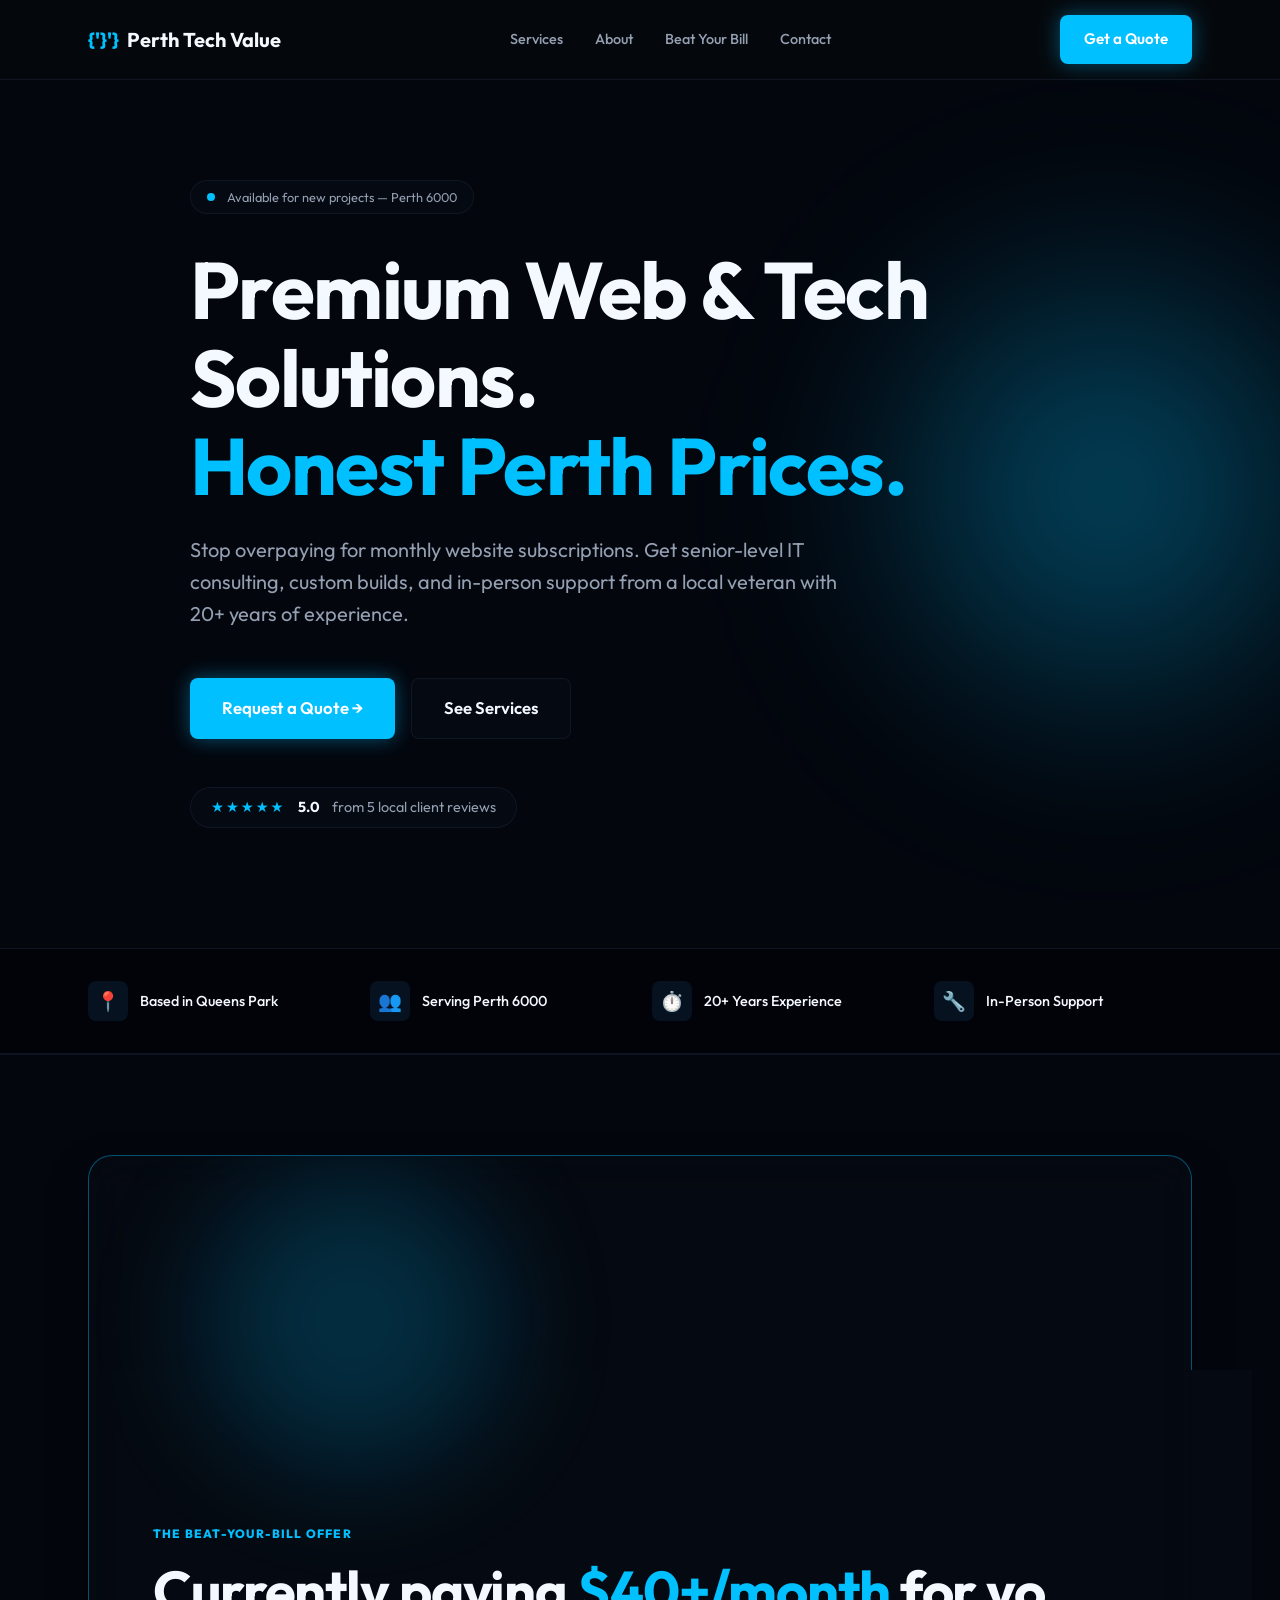
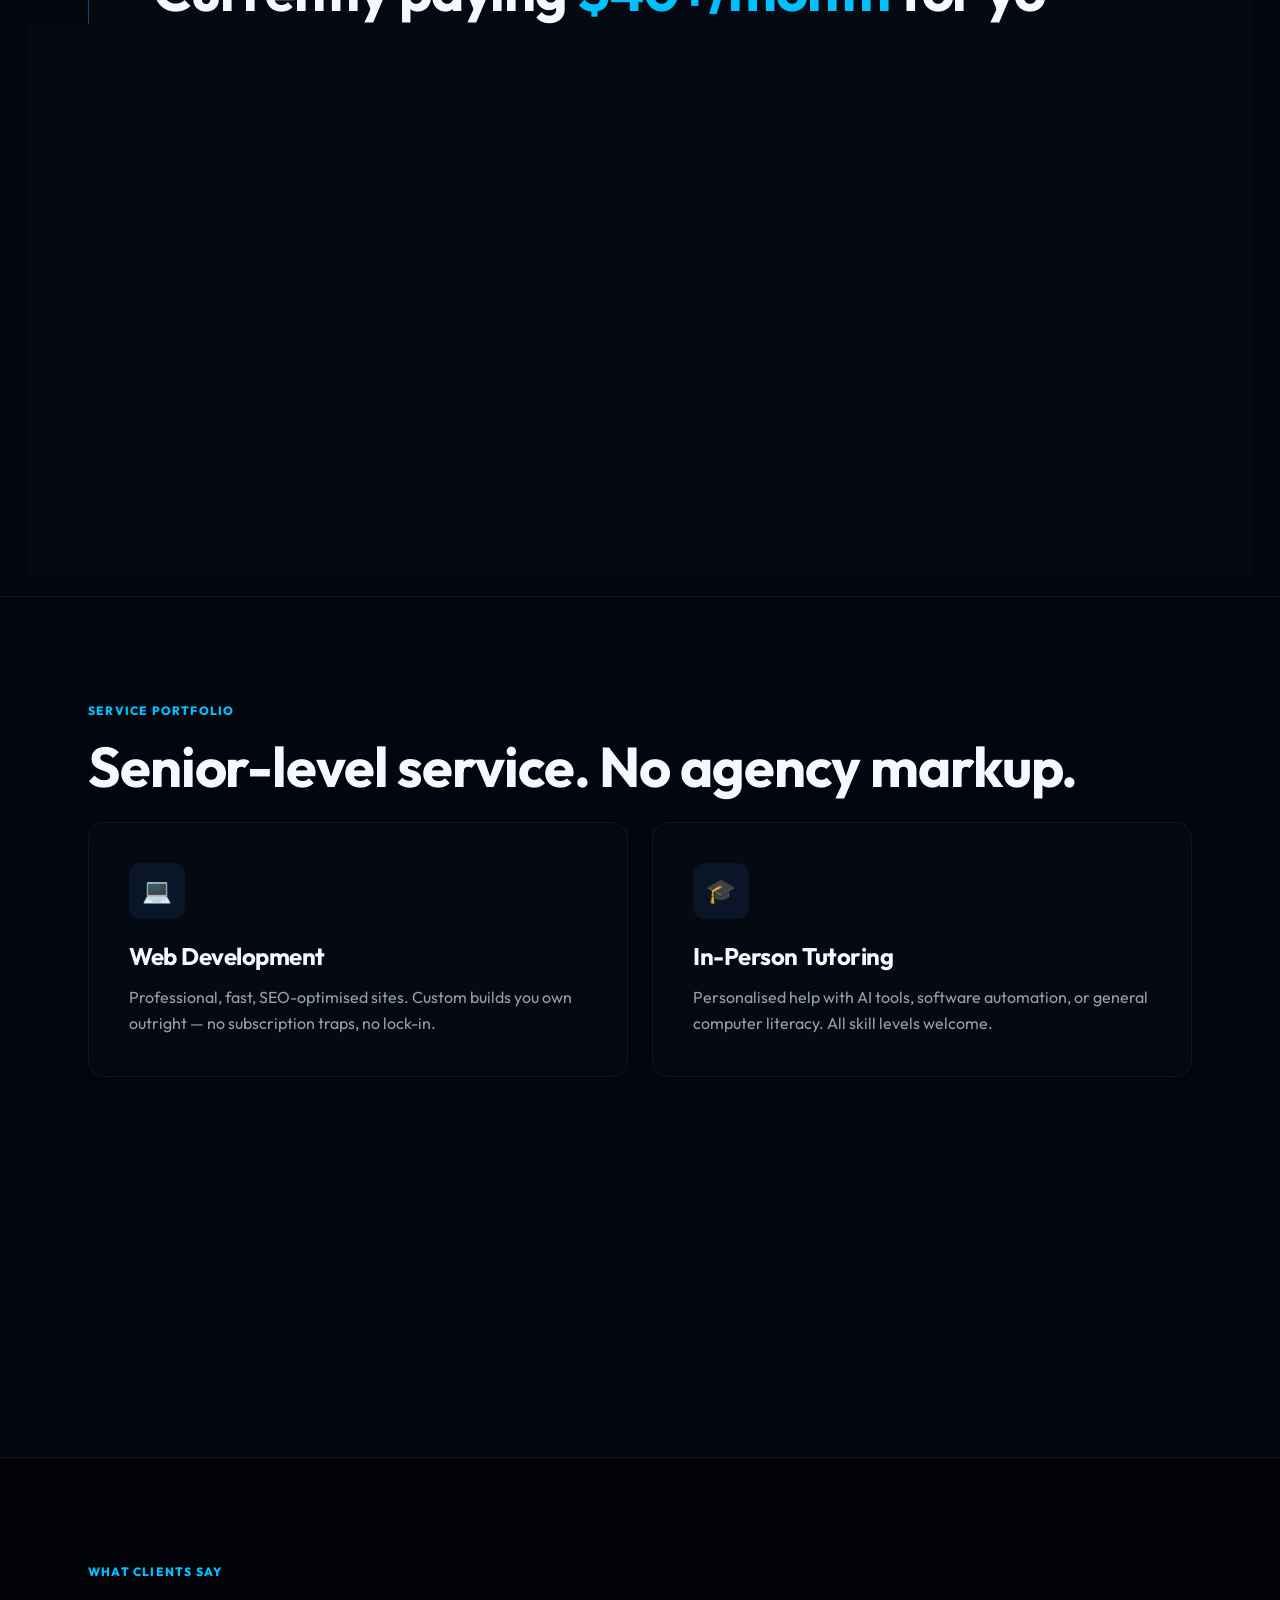
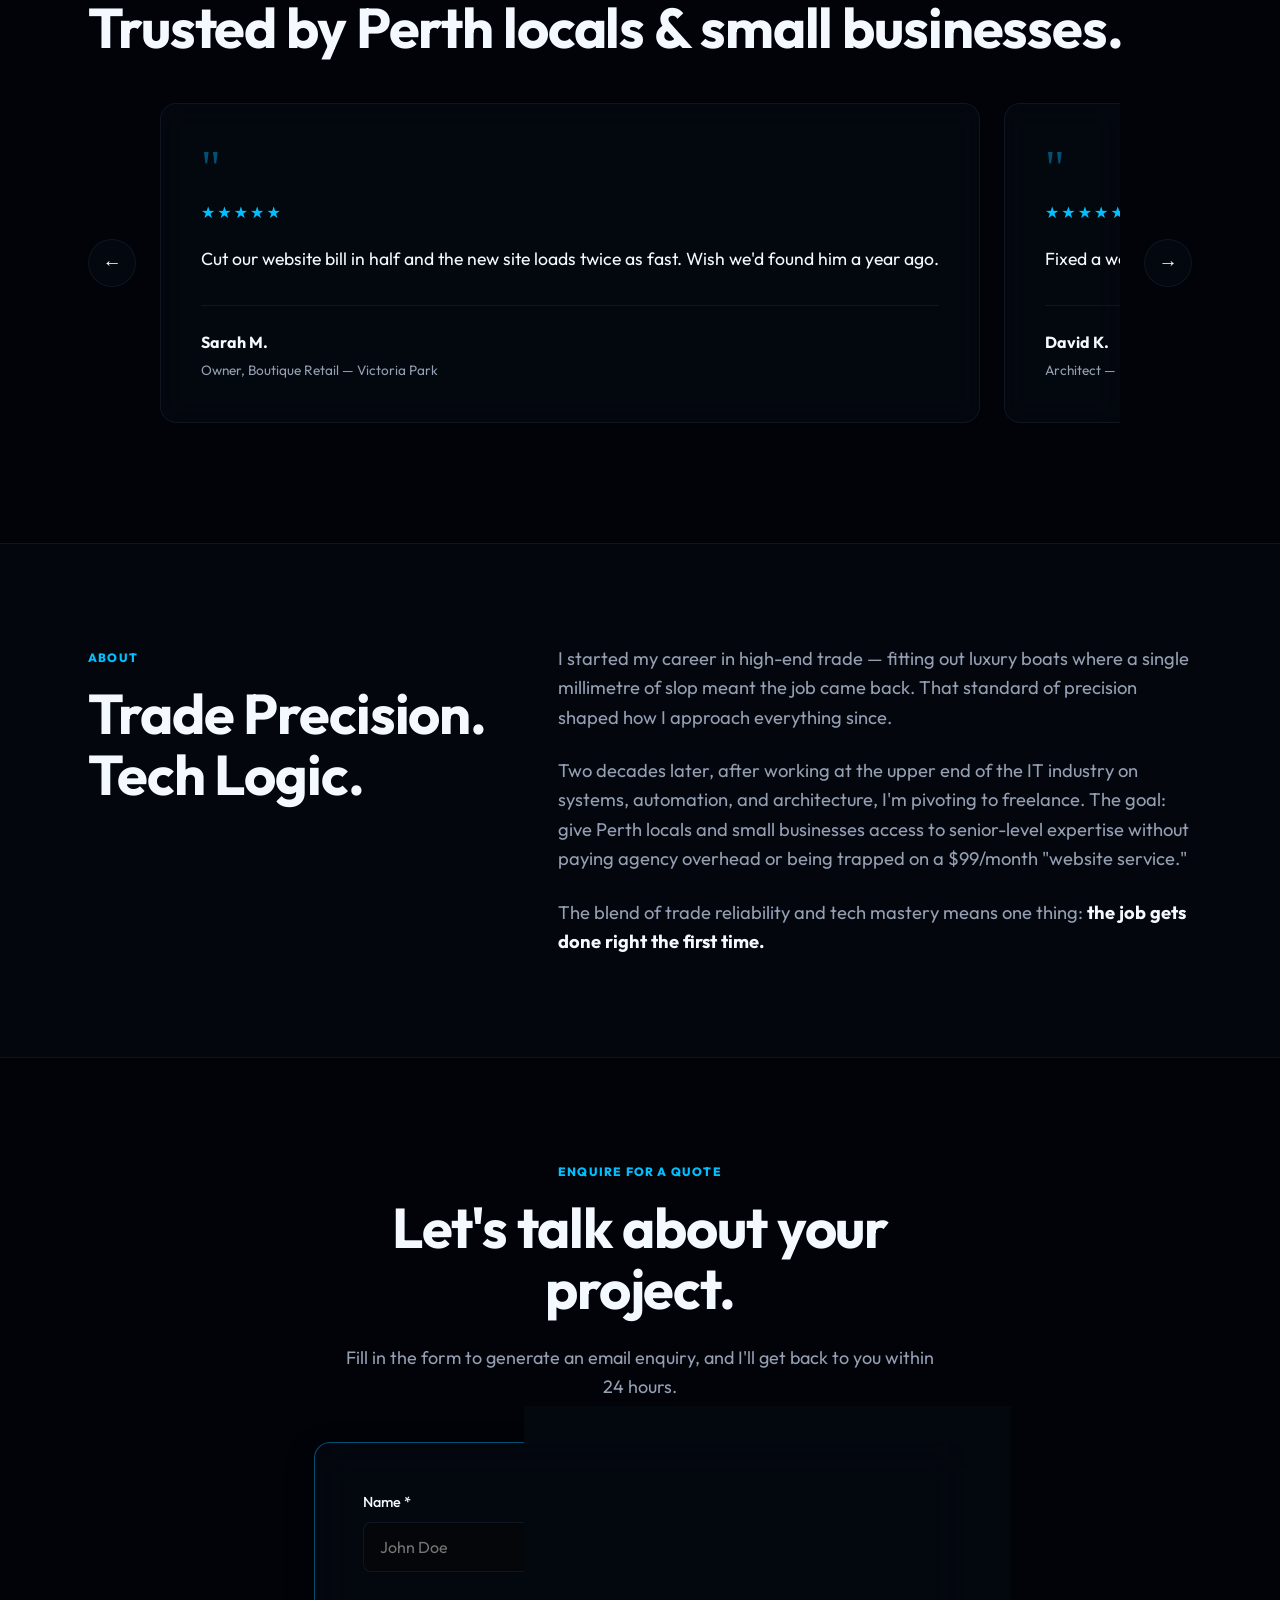
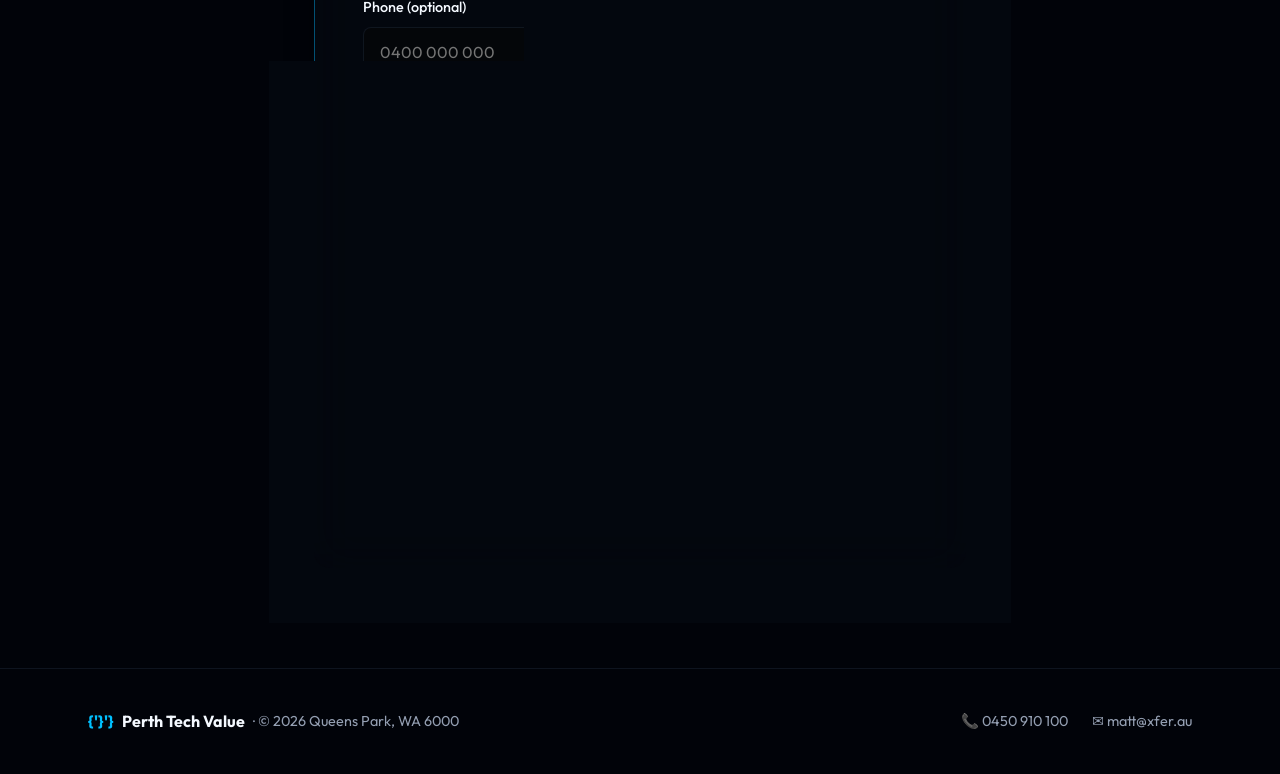
==== index.html @ 8cf82f40 "refactor: replace complex React/Vite stack with lightweight static HTML, CSS, and JS landing page" ====
<!DOCTYPE html>
<html lang="en" class="scroll-smooth">
<head>
    <meta charset="UTF-8">
    <meta name="viewport" content="width=device-width, initial-scale=1.0">
    <title>Perth Web & IT Solutions | Veteran Expertise, Honest Prices</title>
    
    <!-- SEO Meta Tags -->
    <meta name="description" content="Senior IT consultant in Queens Park serving Perth 6000. Custom websites, in-person tutoring, hardware repair & consultancy. 20+ years experience, no subscription traps.">
    <meta name="keywords" content="Perth web design, cheap web design Perth, IT support Perth, tech support Queens Park, custom websites Perth">
    
    <!-- Open Graph / Social -->
    <meta property="og:title" content="Premium Web & Tech Solutions — Honest Perth Prices">
    <meta property="og:description" content="Stop overpaying for monthly website subscriptions. Senior-level IT from a local Perth veteran.">
    <meta property="og:type" content="website">
    <meta property="og:url" content="https://perthtechvalue.com.au/"> <!-- Placeholder URL -->
    
    <!-- Fonts -->
    <link rel="preconnect" href="https://fonts.googleapis.com">
    <link rel="preconnect" href="https://fonts.gstatic.com" crossorigin>
    <link href="https://fonts.googleapis.com/css2?family=Outfit:wght@300;400;500;600;700;800&display=swap" rel="stylesheet">
    
    <!-- Styles -->
    <link rel="stylesheet" href="styles.css">
    
    <!-- Schema Markup -->
    <script type="application/ld+json">
    {
      "@context": "https://schema.org",
      "@type": "LocalBusiness",
      "name": "Perth Web & IT Solutions",
      "description": "Senior IT consultant in Queens Park serving Perth 6000. Custom websites, tutoring, hardware repair & consultancy.",
      "areaServed": "Perth, WA 6000",
      "address": {
        "@type": "PostalAddress",
        "addressLocality": "Queens Park",
        "addressRegion": "WA",
        "postalCode": "6107",
        "addressCountry": "AU"
      },
      "aggregateRating": {
        "@type": "AggregateRating",
        "ratingValue": "5.0",
        "bestRating": "5",
        "worstRating": "1",
        "reviewCount": "5"
      }
    }
    </script>
</head>
<body>
    <!-- Navigation -->
    <header class="navbar">
        <div class="container nav-content">
            <a href="#" class="logo">
                <span class="logo-icon">{'}'}</span> Perth Tech Value
            </a>
            <nav class="nav-links">
                <a href="#services">Services</a>
                <a href="#about">About</a>
                <a href="#beat">Beat Your Bill</a>
                <a href="#quote">Contact</a>
            </nav>
            <a href="#quote" class="btn btn-primary">Get a Quote</a>
        </div>
    </header>

    <!-- Hero Section -->
    <section class="hero">
        <div class="container hero-content">
            <div class="badge fade-in">
                <span class="pulse-dot"></span> Available for new projects — Perth 6000
            </div>
            <h1 class="hero-title slide-up">Premium Web & Tech Solutions.<br><span class="highlight">Honest Perth Prices.</span></h1>
            <p class="hero-desc slide-up delay-1">Stop overpaying for monthly website subscriptions. Get senior-level IT consulting, custom builds, and in-person support from a local veteran with 20+ years of experience.</p>
            <div class="hero-actions slide-up delay-2">
                <a href="#quote" class="btn btn-primary btn-large">Request a Quote &rarr;</a>
                <a href="#services" class="btn btn-secondary btn-large">See Services</a>
            </div>
            <div class="review-badge slide-up delay-3">
                <div class="stars">★★★★★</div>
                <span class="rating">5.0</span>
                <span class="rating-text">from 5 local client reviews</span>
            </div>
        </div>
        <div class="hero-bg-glow"></div>
    </section>

    <!-- Trust Bar -->
    <section class="trust-bar">
        <div class="container trust-grid">
            <div class="trust-item"><span class="icon">📍</span> Based in Queens Park</div>
            <div class="trust-item"><span class="icon">👥</span> Serving Perth 6000</div>
            <div class="trust-item"><span class="icon">⏱️</span> 20+ Years Experience</div>
            <div class="trust-item"><span class="icon">🔧</span> In-Person Support</div>
        </div>
    </section>

    <!-- Beat Your Bill -->
    <section id="beat" class="beat-bill section">
        <div class="container">
            <div class="glass-card beat-card">
                <div class="card-glow"></div>
                <span class="section-tag">The Beat-Your-Bill Offer</span>
                <h2 class="section-title">Currently paying <span class="highlight">$40+/month</span> for your site? Let me beat it.</h2>
                <p class="section-desc">The average Perth small-business website costs <strong>$50–$150/month</strong> on subscription platforms — that's <strong>$600–$1,800 a year</strong>, forever. I'll build you a site you actually own, and quote you a price that beats whatever you're paying now. Guaranteed.</p>
                <ul class="feature-list">
                    <li><span class="check">✓</span> You own the code and domain</li>
                    <li><span class="check">✓</span> No recurring subscription lock-in</li>
                    <li><span class="check">✓</span> Faster, leaner, SEO-ready</li>
                    <li><span class="check">✓</span> Local in-person support</li>
                </ul>
                <a href="#quote" class="btn btn-primary mt-4">Get My Beat-Your-Bill Quote &rarr;</a>
            </div>
        </div>
    </section>

    <!-- Services -->
    <section id="services" class="services section">
        <div class="container">
            <div class="section-header">
                <span class="section-tag">Service Portfolio</span>
                <h2 class="section-title">Senior-level service. No agency markup.</h2>
            </div>
            <div class="services-grid">
                <div class="service-card">
                    <div class="service-icon">💻</div>
                    <h3>Web Development</h3>
                    <p>Professional, fast, SEO-optimised sites. Custom builds you own outright — no subscription traps, no lock-in.</p>
                </div>
                <div class="service-card">
                    <div class="service-icon">🎓</div>
                    <h3>In-Person Tutoring</h3>
                    <p>Personalised help with AI tools, software automation, or general computer literacy. All skill levels welcome.</p>
                </div>
                <div class="service-card">
                    <div class="service-icon">🖥️</div>
                    <h3>Hardware & Repair</h3>
                    <p>Expert computer repair and custom-spec workstation builds for professionals, creators, and gamers.</p>
                </div>
                <div class="service-card">
                    <div class="service-icon">💼</div>
                    <h3>Consultancy</h3>
                    <p>Senior IT strategy and workflow automation. Cut waste, ship faster, scale without the agency overhead.</p>
                </div>
            </div>
        </div>
    </section>

    <!-- Testimonials -->
    <section class="testimonials section bg-darker">
        <div class="container">
            <div class="section-header">
                <span class="section-tag">What Clients Say</span>
                <h2 class="section-title">Trusted by Perth locals & small businesses.</h2>
            </div>
            
            <div class="carousel-container">
                <button class="carousel-btn prev" aria-label="Previous testimonial">&larr;</button>
                <div class="carousel-track">
                    <div class="testimonial-card">
                        <div class="quote-icon">"</div>
                        <div class="stars">★★★★★</div>
                        <p class="quote">Cut our website bill in half and the new site loads twice as fast. Wish we'd found him a year ago.</p>
                        <div class="author">
                            <strong>Sarah M.</strong>
                            <span>Owner, Boutique Retail — Victoria Park</span>
                        </div>
                    </div>
                    <div class="testimonial-card">
                        <div class="quote-icon">"</div>
                        <div class="stars">★★★★★</div>
                        <p class="quote">Fixed a workstation issue three other techs gave up on. Honest, fast, and explained everything in plain English.</p>
                        <div class="author">
                            <strong>David K.</strong>
                            <span>Architect — Perth CBD</span>
                        </div>
                    </div>
                    <div class="testimonial-card">
                        <div class="quote-icon">"</div>
                        <div class="stars">★★★★★</div>
                        <p class="quote">Built our booking site from scratch in under two weeks. We own it outright — no monthly trap. Bookings doubled.</p>
                        <div class="author">
                            <strong>Priya R.</strong>
                            <span>Director, Wellness Studio — South Perth</span>
                        </div>
                    </div>
                    <div class="testimonial-card">
                        <div class="quote-icon">"</div>
                        <div class="stars">★★★★★</div>
                        <p class="quote">Patient, clear, and never made me feel silly for asking. I finally understand the AI tools I'm paying for.</p>
                        <div class="author">
                            <strong>Margaret T.</strong>
                            <span>Tutoring Client — Queens Park</span>
                        </div>
                    </div>
                    <div class="testimonial-card">
                        <div class="quote-icon">"</div>
                        <div class="stars">★★★★★</div>
                        <p class="quote">Senior-grade consulting at a fraction of the agency quote. Workflow automation paid for itself in a month.</p>
                        <div class="author">
                            <strong>James L.</strong>
                            <span>Operations Lead, Logistics SME</span>
                        </div>
                    </div>
                </div>
                <button class="carousel-btn next" aria-label="Next testimonial">&rarr;</button>
            </div>
        </div>
    </section>

    <!-- About -->
    <section id="about" class="about section">
        <div class="container about-grid">
            <div class="about-title-col">
                <span class="section-tag">About</span>
                <h2 class="section-title">Trade Precision.<br>Tech Logic.</h2>
            </div>
            <div class="about-text-col">
                <p>I started my career in high-end trade — fitting out luxury boats where a single millimetre of slop meant the job came back. That standard of precision shaped how I approach everything since.</p>
                <p>Two decades later, after working at the upper end of the IT industry on systems, automation, and architecture, I'm pivoting to freelance. The goal: give Perth locals and small businesses access to senior-level expertise without paying agency overhead or being trapped on a $99/month "website service."</p>
                <p>The blend of trade reliability and tech mastery means one thing: <strong>the job gets done right the first time.</strong></p>
            </div>
        </div>
    </section>

    <!-- Quote Form -->
    <section id="quote" class="quote section bg-darker">
        <div class="container quote-container">
            <div class="section-header center">
                <span class="section-tag">Enquire for a Quote</span>
                <h2 class="section-title">Let's talk about your project.</h2>
                <p class="section-desc center">Fill in the form to generate an email enquiry, and I'll get back to you within 24 hours.</p>
            </div>
            
            <form id="enquiry-form" class="glass-form">
                <div class="form-row">
                    <div class="form-group">
                        <label for="name">Name *</label>
                        <input type="text" id="name" name="name" required placeholder="John Doe">
                    </div>
                    <div class="form-group">
                        <label for="email">Email *</label>
                        <input type="email" id="email" name="email" required placeholder="john@example.com">
                    </div>
                </div>
                
                <div class="form-group">
                    <label for="phone">Phone (optional)</label>
                    <input type="tel" id="phone" name="phone" placeholder="0400 000 000">
                </div>
                
                <div class="form-group">
                    <label for="service">Service Needed *</label>
                    <select id="service" name="service" required>
                        <option value="">Select a service…</option>
                        <option value="Web Development">Web Development</option>
                        <option value="In-Person Tutoring">In-Person Tutoring</option>
                        <option value="Hardware & Repair">Hardware & Repair</option>
                        <option value="IT Consultancy">IT Consultancy</option>
                        <option value="Not sure">Not sure — let's chat</option>
                    </select>
                </div>
                
                <div class="form-group">
                    <label for="current">Currently paying for a site? (optional)</label>
                    <input type="text" id="current" name="current" placeholder="e.g. $79/month with XYZ">
                </div>
                
                <div class="form-group">
                    <label for="message">Tell me about your project</label>
                    <textarea id="message" name="message" rows="4" placeholder="What are you trying to achieve?"></textarea>
                </div>
                
                <button type="submit" class="btn btn-primary btn-block">Send Enquiry &rarr;</button>
            </form>
        </div>
    </section>

    <!-- Footer -->
    <footer class="footer">
        <div class="container footer-content">
            <div class="footer-brand">
                <span class="logo-icon">{'}'}</span> Perth Tech Value
                <span class="footer-text">· &copy; 2026 Queens Park, WA 6000</span>
            </div>
            <div class="footer-links">
                <a href="tel:+61450910100">📞 0450 910 100</a>
                <a href="mailto:matt@xfer.au">✉️ matt@xfer.au</a>
            </div>
        </div>
    </footer>

    <script src="script.js"></script>
</body>
</html>
---- styles.css ----
/* Base Variables & Theme */
:root {
  --background: oklch(0.12 0.02 260);
  --background-darker: oklch(0.10 0.02 260);
  --foreground: oklch(0.98 0.01 250);
  --muted: oklch(0.7 0.03 260);
  
  --primary: oklch(0.75 0.18 230); /* Neon Cyan / Electric Blue */
  --primary-hover: oklch(0.8 0.15 230);
  --primary-glow: oklch(0.75 0.18 230 / 0.4);
  
  --card-bg: oklch(0.18 0.02 260 / 0.3);
  --card-border: oklch(0.3 0.04 260 / 0.4);
  
  --font-sans: 'Outfit', system-ui, -apple-system, sans-serif;
  --transition: all 0.3s cubic-bezier(0.4, 0, 0.2, 1);
}

/* Reset & Setup */
* {
  margin: 0;
  padding: 0;
  box-sizing: border-box;
}

html {
  scroll-behavior: smooth;
  font-family: var(--font-sans);
  background-color: var(--background);
  color: var(--foreground);
  line-height: 1.6;
}

body {
  overflow-x: hidden;
}

a {
  color: inherit;
  text-decoration: none;
}

ul {
  list-style: none;
}

/* Utility Classes */
.container {
  max-w-width: 1200px;
  margin: 0 auto;
  padding: 0 24px;
}

@media (min-width: 1200px) {
  .container {
    max-width: 1152px;
  }
}

.section {
  padding: 100px 0;
  border-top: 1px solid var(--card-border);
}

.bg-darker {
  background-color: var(--background-darker);
}

.highlight {
  color: var(--primary);
}

.center {
  text-align: center;
}

.mt-4 {
  margin-top: 24px;
}

/* Typography */
h1, h2, h3 {
  line-height: 1.1;
  font-weight: 700;
  letter-spacing: -0.02em;
}

.section-tag {
  display: inline-block;
  font-size: 0.75rem;
  text-transform: uppercase;
  letter-spacing: 0.1em;
  color: var(--primary);
  font-weight: 800;
  margin-bottom: 16px;
}

.section-title {
  font-size: 2.5rem;
  margin-bottom: 24px;
}

@media (min-width: 768px) {
  .section-title {
    font-size: 3.5rem;
  }
}

.section-desc {
  font-size: 1.125rem;
  color: var(--muted);
  max-width: 600px;
  margin-bottom: 40px;
}

.section-header.center .section-desc {
  margin-left: auto;
  margin-right: auto;
}

/* Buttons */
.btn {
  display: inline-flex;
  align-items: center;
  justify-content: center;
  padding: 12px 24px;
  border-radius: 8px;
  font-weight: 600;
  font-size: 0.95rem;
  cursor: pointer;
  transition: var(--transition);
  border: none;
}

.btn-primary {
  background-color: var(--primary);
  color: #fff;
  box-shadow: 0 0 20px var(--primary-glow);
}

.btn-primary:hover {
  background-color: var(--primary-hover);
  box-shadow: 0 0 30px var(--primary-glow);
  transform: translateY(-2px);
}

.btn-secondary {
  background-color: var(--card-bg);
  border: 1px solid var(--card-border);
  color: var(--foreground);
}

.btn-secondary:hover {
  background-color: oklch(0.25 0.02 250 / 0.5);
  transform: translateY(-2px);
}

.btn-large {
  padding: 16px 32px;
  font-size: 1.05rem;
}

.btn-block {
  width: 100%;
}

/* Navigation */
.navbar {
  position: fixed;
  top: 0;
  left: 0;
  right: 0;
  height: 80px;
  background: oklch(0.14 0.01 250 / 0.8);
  backdrop-filter: blur(12px);
  -webkit-backdrop-filter: blur(12px);
  border-bottom: 1px solid var(--card-border);
  z-index: 100;
  display: flex;
  align-items: center;
}

.nav-content {
  display: flex;
  justify-content: space-between;
  align-items: center;
  width: 100%;
}

.logo {
  font-size: 1.25rem;
  font-weight: 700;
  display: flex;
  align-items: center;
  gap: 8px;
}

.logo-icon {
  color: var(--primary);
  font-weight: 800;
}

.nav-links {
  display: none;
  gap: 32px;
}

.nav-links a {
  font-size: 0.9rem;
  font-weight: 500;
  color: var(--muted);
  transition: var(--transition);
}

.nav-links a:hover {
  color: var(--foreground);
}

@media (min-width: 768px) {
  .nav-links {
    display: flex;
  }
}

/* Hero Section */
.hero {
  position: relative;
  padding: 180px 0 120px;
  min-height: 90vh;
  display: flex;
  align-items: center;
  overflow: hidden;
}

.hero-bg-glow {
  position: absolute;
  top: 20%;
  right: -10%;
  width: 600px;
  height: 600px;
  background: radial-gradient(circle, var(--primary-glow) 0%, transparent 70%);
  border-radius: 50%;
  z-index: -1;
  filter: blur(80px);
  animation: float 10s ease-in-out infinite alternate;
}

@keyframes float {
  0% { transform: translateY(0) scale(1); }
  100% { transform: translateY(-50px) scale(1.1); }
}

.badge {
  display: inline-flex;
  align-items: center;
  gap: 12px;
  padding: 6px 16px;
  border-radius: 999px;
  background: var(--card-bg);
  border: 1px solid var(--card-border);
  font-size: 0.8rem;
  color: var(--muted);
  margin-bottom: 32px;
}

.pulse-dot {
  width: 8px;
  height: 8px;
  background-color: var(--primary);
  border-radius: 50%;
  animation: pulse 2s infinite;
}

@keyframes pulse {
  0% { box-shadow: 0 0 0 0 var(--primary-glow); }
  70% { box-shadow: 0 0 0 10px transparent; }
  100% { box-shadow: 0 0 0 0 transparent; }
}

.hero-title {
  font-size: 3.5rem;
  max-width: 900px;
  margin-bottom: 24px;
}

@media (min-width: 768px) {
  .hero-title {
    font-size: 5rem;
  }
}

.hero-desc {
  font-size: 1.25rem;
  color: var(--muted);
  max-width: 650px;
  margin-bottom: 48px;
}

.hero-actions {
  display: flex;
  gap: 16px;
  flex-wrap: wrap;
  margin-bottom: 48px;
}

.review-badge {
  display: inline-flex;
  align-items: center;
  gap: 12px;
  padding: 8px 20px;
  border-radius: 999px;
  background: var(--card-bg);
  border: 1px solid var(--card-border);
  font-size: 0.9rem;
}

.stars {
  color: var(--primary);
  letter-spacing: 2px;
}

.rating {
  font-weight: 700;
}

.rating-text {
  color: var(--muted);
}

/* Animations Setup */
.fade-in { animation: fadeIn 0.8s forwards; }
.slide-up { opacity: 0; transform: translateY(20px); animation: slideUp 0.8s forwards; }
.delay-1 { animation-delay: 0.1s; }
.delay-2 { animation-delay: 0.2s; }
.delay-3 { animation-delay: 0.3s; }

@keyframes fadeIn {
  to { opacity: 1; }
}
@keyframes slideUp {
  to { opacity: 1; transform: translateY(0); }
}

/* Trust Bar */
.trust-bar {
  background-color: var(--background-darker);
  border-top: 1px solid var(--card-border);
  border-bottom: 1px solid var(--card-border);
  padding: 32px 0;
}

.trust-grid {
  display: grid;
  grid-template-columns: repeat(2, 1fr);
  gap: 24px;
}

@media (min-width: 768px) {
  .trust-grid {
    grid-template-columns: repeat(4, 1fr);
  }
}

.trust-item {
  display: flex;
  align-items: center;
  gap: 12px;
  font-size: 0.9rem;
  font-weight: 500;
}

.trust-item .icon {
  display: flex;
  align-items: center;
  justify-content: center;
  width: 40px;
  height: 40px;
  border-radius: 8px;
  background: oklch(0.65 0.15 250 / 0.1);
  font-size: 1.2rem;
}

/* Glass Card / Beat Bill */
.glass-card {
  position: relative;
  background: var(--card-bg);
  backdrop-filter: blur(20px);
  -webkit-backdrop-filter: blur(20px);
  border: 1px solid var(--primary-glow);
  border-radius: 24px;
  padding: 48px;
  overflow: hidden;
  box-shadow: 0 20px 40px rgba(0,0,0,0.4);
}

@media (min-width: 768px) {
  .glass-card {
    padding: 64px;
  }
}

.card-glow {
  position: absolute;
  top: -50px;
  right: -50px;
  width: 300px;
  height: 300px;
  background: var(--primary);
  opacity: 0.2;
  border-radius: 50%;
  filter: blur(60px);
  z-index: 0;
}

.glass-card > * {
  position: relative;
  z-index: 1;
}

.feature-list {
  display: grid;
  grid-template-columns: 1fr;
  gap: 16px;
  margin: 32px 0;
}

@media (min-width: 600px) {
  .feature-list {
    grid-template-columns: repeat(2, 1fr);
  }
}

.feature-list li {
  display: flex;
  align-items: center;
  gap: 12px;
  font-size: 0.95rem;
}

.feature-list .check {
  color: var(--primary);
  font-weight: bold;
}

/* Services */
.services-grid {
  display: grid;
  grid-template-columns: 1fr;
  gap: 24px;
}

@media (min-width: 768px) {
  .services-grid {
    grid-template-columns: repeat(2, 1fr);
  }
}

.service-card {
  background: var(--card-bg);
  backdrop-filter: blur(12px);
  -webkit-backdrop-filter: blur(12px);
  border: 1px solid var(--card-border);
  padding: 40px;
  border-radius: 16px;
  transition: var(--transition);
}

.service-card:hover {
  border-color: var(--primary-glow);
  transform: translateY(-4px);
  box-shadow: 0 10px 30px rgba(0,0,0,0.2);
}

.service-icon {
  display: flex;
  align-items: center;
  justify-content: center;
  width: 56px;
  height: 56px;
  background: oklch(0.65 0.15 250 / 0.1);
  border-radius: 12px;
  font-size: 1.5rem;
  margin-bottom: 24px;
  transition: var(--transition);
}

.service-card:hover .service-icon {
  background: var(--primary);
  color: #fff;
}

.service-card h3 {
  font-size: 1.5rem;
  margin-bottom: 16px;
}

.service-card p {
  color: var(--muted);
}

/* Carousel Testimonials */
.carousel-container {
  position: relative;
  display: flex;
  align-items: center;
  gap: 24px;
  overflow: hidden;
  padding: 20px 0;
}

.carousel-track {
  display: flex;
  gap: 24px;
  overflow-x: auto;
  scroll-snap-type: x mandatory;
  scroll-behavior: smooth;
  scrollbar-width: none; /* Firefox */
  -ms-overflow-style: none; /* IE/Edge */
  width: 100%;
}

.carousel-track::-webkit-scrollbar {
  display: none; /* Chrome/Safari */
}

.testimonial-card {
  min-width: 100%;
  flex-shrink: 0;
  scroll-snap-align: center;
  background: var(--card-bg);
  backdrop-filter: blur(12px);
  -webkit-backdrop-filter: blur(12px);
  border: 1px solid var(--card-border);
  padding: 40px;
  border-radius: 16px;
  display: flex;
  flex-direction: column;
}

@media (min-width: 768px) {
  .testimonial-card {
    min-width: calc(50% - 12px);
  }
}

@media (min-width: 1024px) {
  .testimonial-card {
    min-width: calc(33.333% - 16px);
  }
}

.quote-icon {
  font-size: 3rem;
  color: var(--primary-glow);
  font-family: serif;
  line-height: 1;
  margin-bottom: 8px;
}

.testimonial-card .quote {
  font-size: 1.1rem;
  flex-grow: 1;
  margin: 20px 0 32px;
}

.testimonial-card .author {
  border-top: 1px solid var(--card-border);
  padding-top: 24px;
  display: flex;
  flex-direction: column;
}

.testimonial-card .author strong {
  font-size: 1rem;
}

.testimonial-card .author span {
  font-size: 0.85rem;
  color: var(--muted);
  margin-top: 4px;
}

.carousel-btn {
  background: var(--card-bg);
  border: 1px solid var(--card-border);
  color: var(--foreground);
  width: 48px;
  height: 48px;
  border-radius: 50%;
  display: flex;
  align-items: center;
  justify-content: center;
  cursor: pointer;
  transition: var(--transition);
  font-size: 1.2rem;
  flex-shrink: 0;
  display: none;
}

@media (min-width: 768px) {
  .carousel-btn {
    display: flex;
  }
}

.carousel-btn:hover {
  background: var(--primary);
  color: #fff;
  border-color: var(--primary);
}

/* About Grid */
.about-grid {
  display: grid;
  grid-template-columns: 1fr;
  gap: 48px;
}

@media (min-width: 768px) {
  .about-grid {
    grid-template-columns: 2fr 3fr;
  }
}

.about-text-col {
  display: flex;
  flex-direction: column;
  gap: 24px;
  font-size: 1.15rem;
  color: var(--muted);
}

.about-text-col strong {
  color: var(--foreground);
}

/* Forms */
.quote-container {
  max-width: 700px;
  margin: 0 auto;
}

.glass-form {
  background: var(--card-bg);
  backdrop-filter: blur(20px);
  -webkit-backdrop-filter: blur(20px);
  border: 1px solid var(--primary-glow);
  padding: 32px;
  border-radius: 16px;
  display: flex;
  flex-direction: column;
  gap: 24px;
  box-shadow: 0 10px 30px rgba(0,0,0,0.3);
}

@media (min-width: 768px) {
  .glass-form {
    padding: 48px;
  }
}

.form-row {
  display: grid;
  grid-template-columns: 1fr;
  gap: 24px;
}

@media (min-width: 600px) {
  .form-row {
    grid-template-columns: 1fr 1fr;
  }
}

.form-group {
  display: flex;
  flex-direction: column;
  gap: 8px;
}

.form-group label {
  font-size: 0.9rem;
  font-weight: 500;
}

input, select, textarea {
  width: 100%;
  padding: 14px 16px;
  border-radius: 8px;
  background: oklch(0.12 0.01 250);
  border: 1px solid var(--card-border);
  color: var(--foreground);
  font-family: inherit;
  font-size: 1rem;
  transition: var(--transition);
}

input:focus, select:focus, textarea:focus {
  outline: none;
  border-color: var(--primary);
  box-shadow: 0 0 0 2px var(--primary-glow);
}

textarea {
  resize: vertical;
}

/* Footer */
.footer {
  padding: 40px 0;
  border-top: 1px solid var(--card-border);
  background: var(--background-darker);
}

.footer-content {
  display: flex;
  flex-direction: column;
  align-items: center;
  gap: 24px;
}

@media (min-width: 768px) {
  .footer-content {
    flex-direction: row;
    justify-content: space-between;
  }
}

.footer-brand {
  display: flex;
  align-items: center;
  gap: 8px;
  font-weight: 700;
}

.footer-text {
  color: var(--muted);
  font-weight: 400;
  font-size: 0.9rem;
}

.footer-links {
  display: flex;
  gap: 24px;
}

.footer-links a {
  display: flex;
  align-items: center;
  gap: 8px;
  color: var(--muted);
  font-size: 0.9rem;
  transition: var(--transition);
}

.footer-links a:hover {
  color: var(--foreground);
}
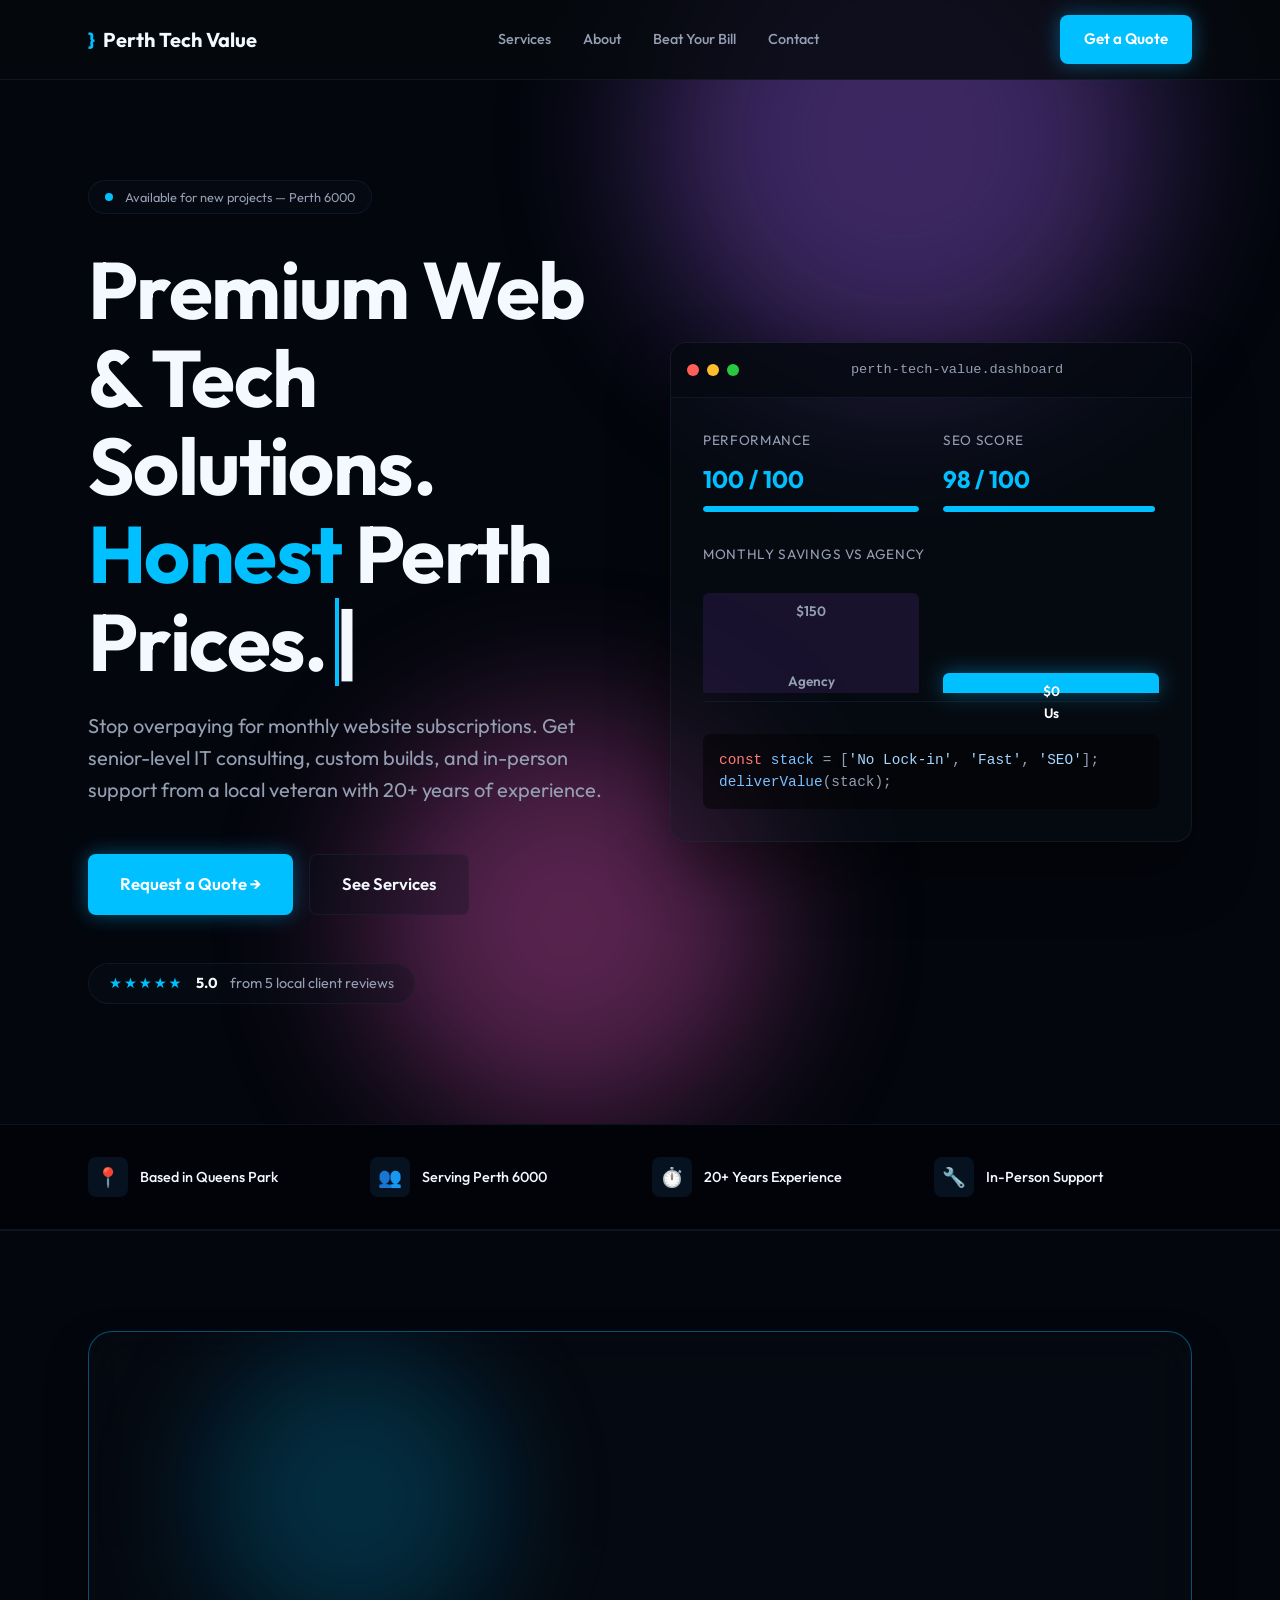
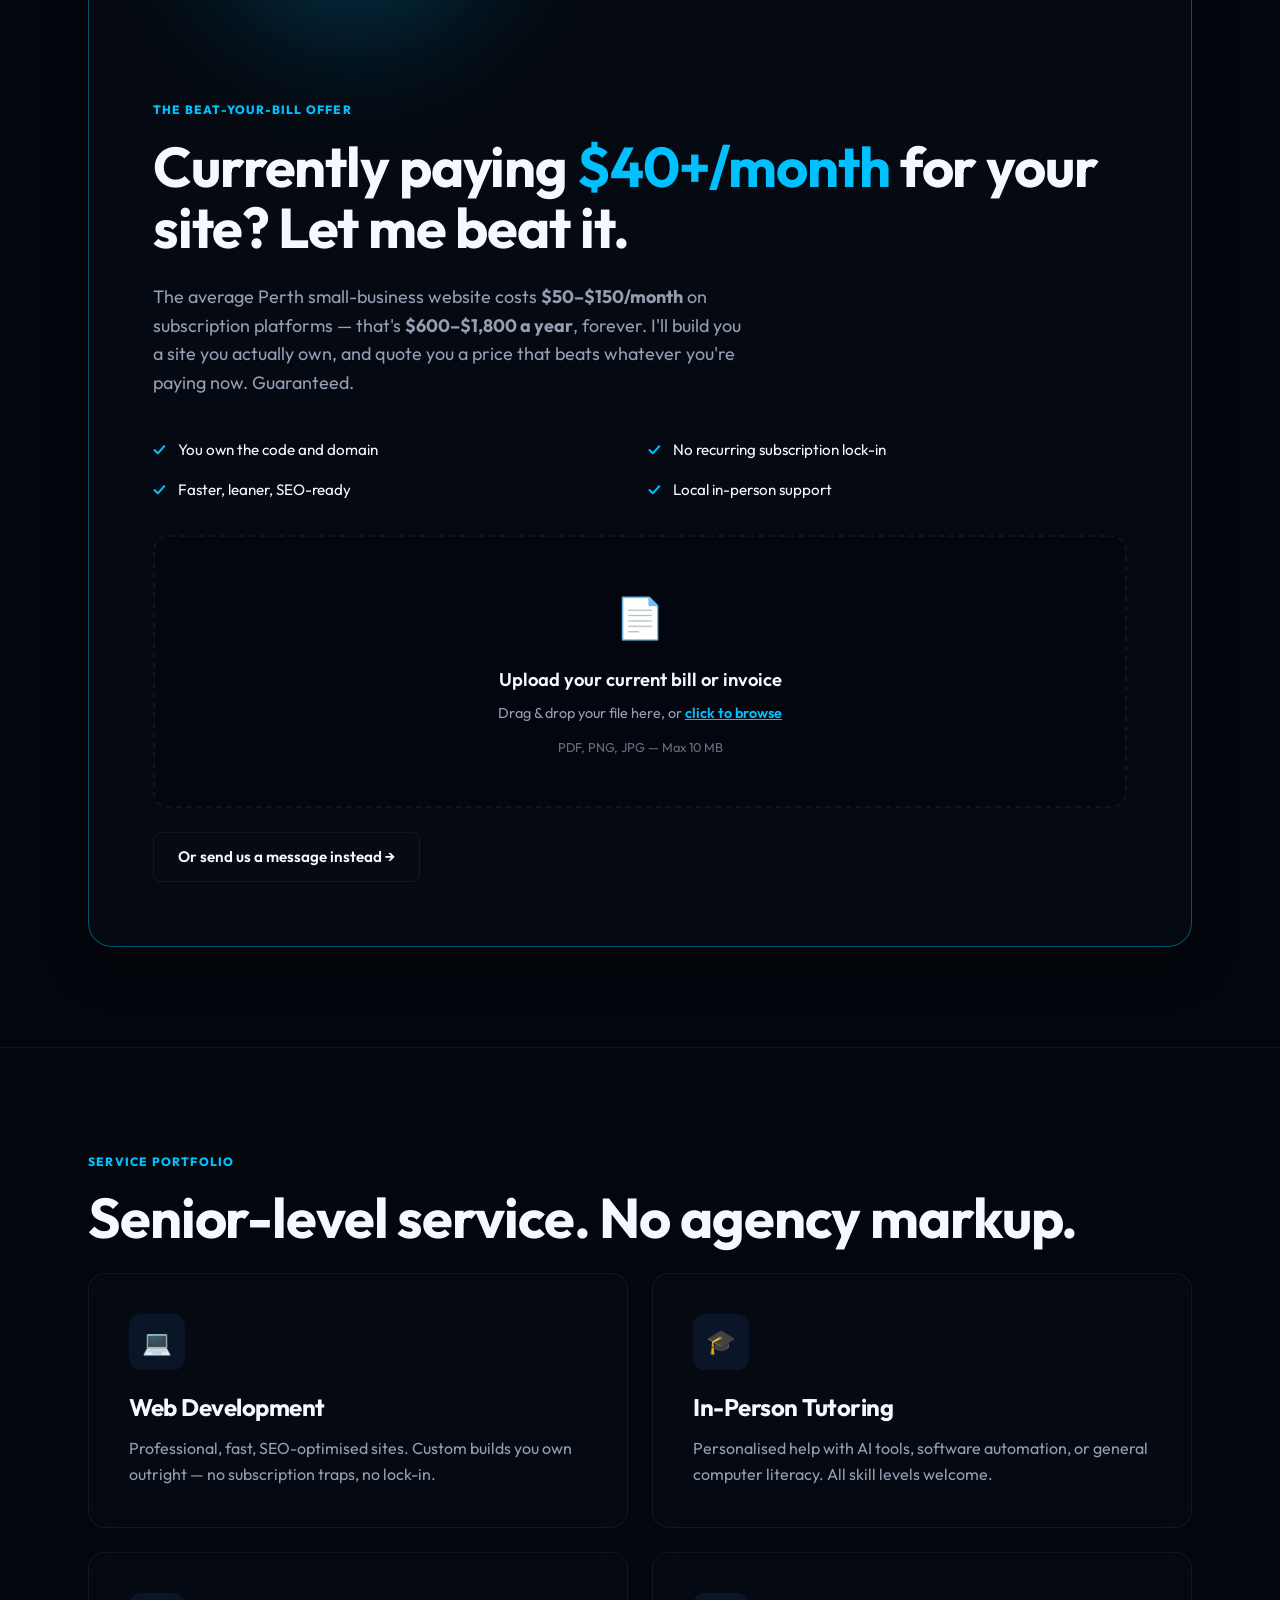
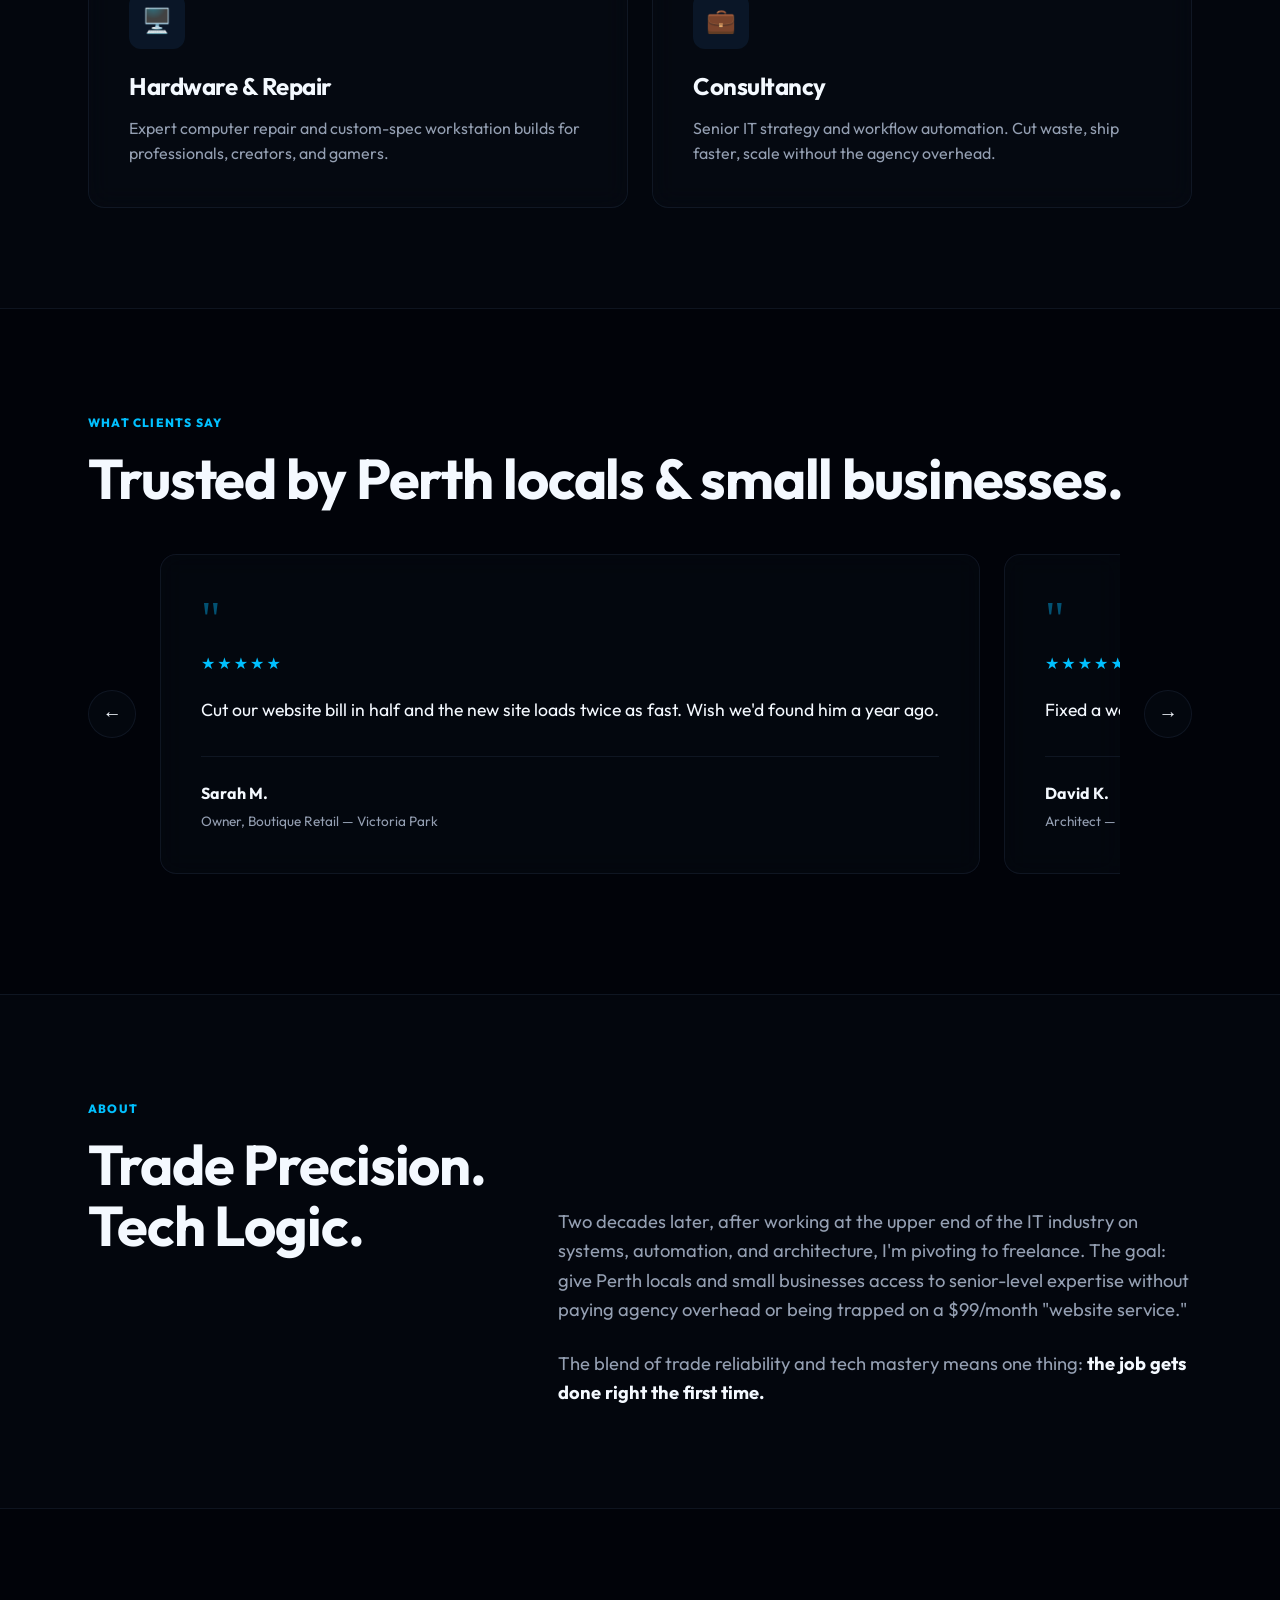
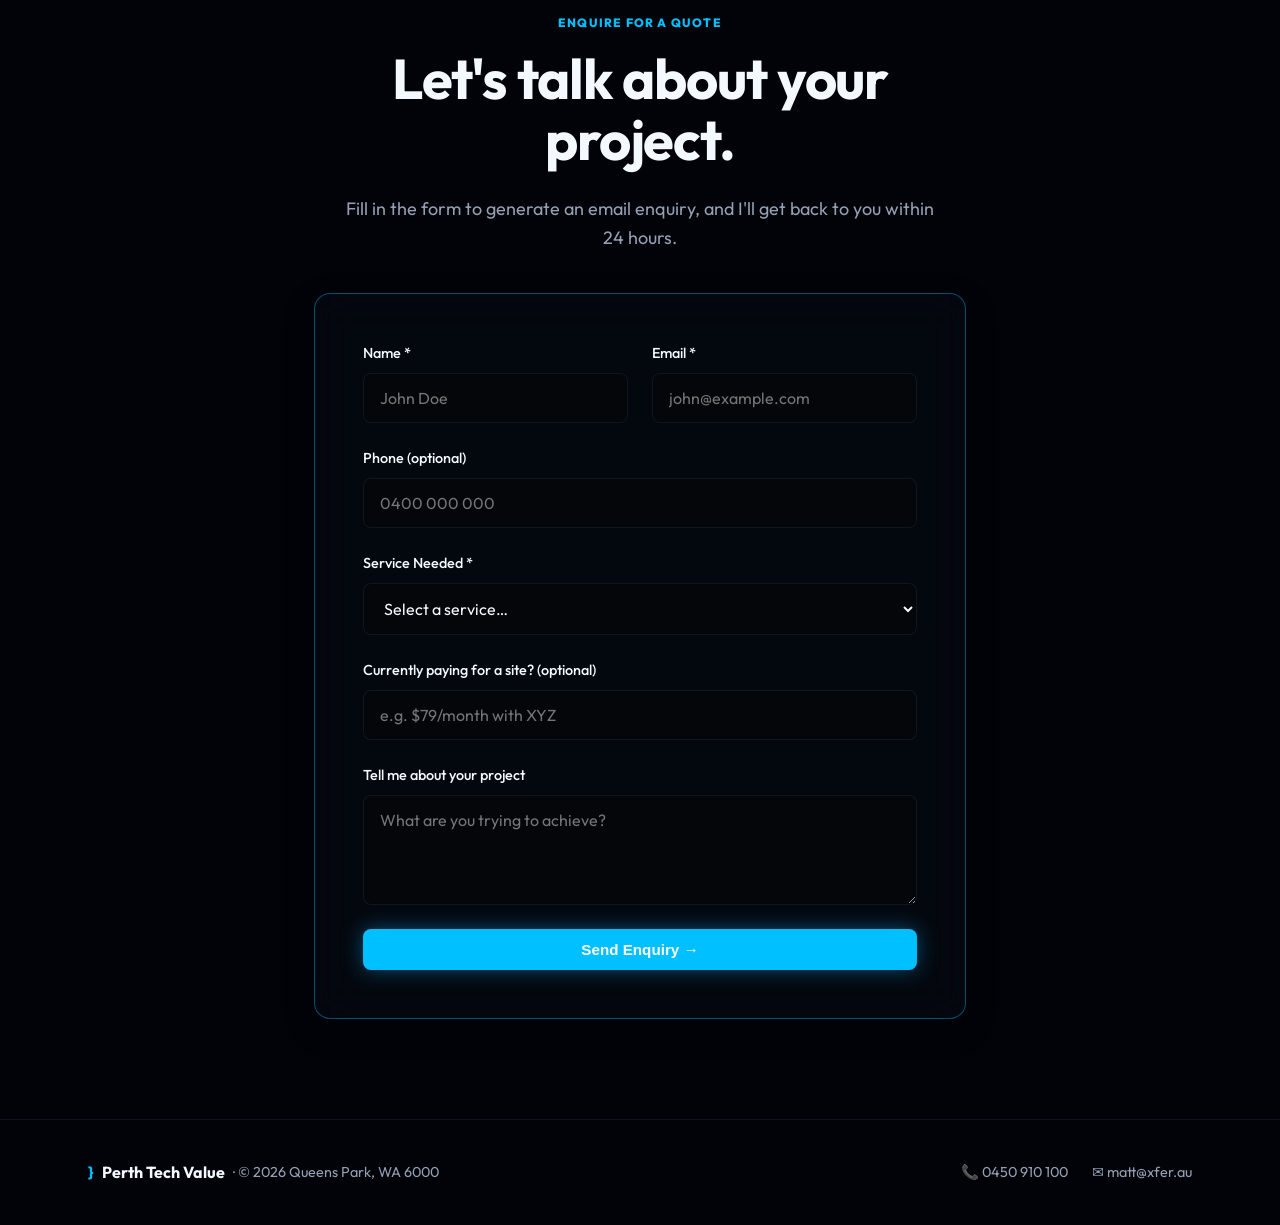
==== commit 1fb8defb: "Add portable lead tracker with 100 Perth business leads" ====
--- a/index.html
+++ b/index.html
@@ -53,7 +53,7 @@
     <header class="navbar">
         <div class="container nav-content">
             <a href="#" class="logo">
-                <span class="logo-icon">{'}'}</span> Perth Tech Value
+                <span class="logo-icon">}</span> Perth Tech Value
             </a>
             <nav class="nav-links">
                 <a href="#services">Services</a>
@@ -67,23 +67,63 @@
 
     <!-- Hero Section -->
     <section class="hero">
-        <div class="container hero-content">
-            <div class="badge fade-in">
-                <span class="pulse-dot"></span> Available for new projects — Perth 6000
-            </div>
-            <h1 class="hero-title slide-up">Premium Web & Tech Solutions.<br><span class="highlight">Honest Perth Prices.</span></h1>
-            <p class="hero-desc slide-up delay-1">Stop overpaying for monthly website subscriptions. Get senior-level IT consulting, custom builds, and in-person support from a local veteran with 20+ years of experience.</p>
-            <div class="hero-actions slide-up delay-2">
-                <a href="#quote" class="btn btn-primary btn-large">Request a Quote &rarr;</a>
-                <a href="#services" class="btn btn-secondary btn-large">See Services</a>
-            </div>
-            <div class="review-badge slide-up delay-3">
-                <div class="stars">★★★★★</div>
-                <span class="rating">5.0</span>
-                <span class="rating-text">from 5 local client reviews</span>
-            </div>
-        </div>
-        <div class="hero-bg-glow"></div>
+        <div class="hero-bg-blobs">
+            <div class="blob blob-purple"></div>
+            <div class="blob blob-pink"></div>
+        </div>
+        <div class="container hero-content-grid">
+            <div class="hero-text">
+                <div class="badge fade-in">
+                    <span class="pulse-dot"></span> Available for new projects — Perth 6000
+                </div>
+                <h1 class="hero-title">
+                    <span id="typewriter"></span><span class="cursor">|</span>
+                </h1>
+                <p class="hero-desc slide-up delay-1">Stop overpaying for monthly website subscriptions. Get senior-level IT consulting, custom builds, and in-person support from a local veteran with 20+ years of experience.</p>
+                <div class="hero-actions slide-up delay-2">
+                    <a href="#quote" class="btn btn-primary btn-large">Request a Quote &rarr;</a>
+                    <a href="#services" class="btn btn-secondary btn-large">See Services</a>
+                </div>
+                <div class="review-badge slide-up delay-3">
+                    <div class="stars">★★★★★</div>
+                    <span class="rating">5.0</span>
+                    <span class="rating-text">from 5 local client reviews</span>
+                </div>
+            </div>
+            
+            <div class="hero-visual slide-up delay-2">
+                <div class="glass-dashboard floating">
+                    <div class="dash-header">
+                        <div class="dash-dots"><span></span><span></span><span></span></div>
+                        <div class="dash-title">perth-tech-value.dashboard</div>
+                    </div>
+                    <div class="dash-body">
+                        <div class="dash-stat-row">
+                            <div class="dash-stat">
+                                <span class="stat-label">Performance</span>
+                                <span class="stat-val highlight">100 / 100</span>
+                                <div class="stat-bar"><div class="fill" style="width: 100%"></div></div>
+                            </div>
+                            <div class="dash-stat">
+                                <span class="stat-label">SEO Score</span>
+                                <span class="stat-val highlight">98 / 100</span>
+                                <div class="stat-bar"><div class="fill" style="width: 98%"></div></div>
+                            </div>
+                        </div>
+                        <div class="dash-chart">
+                            <span class="stat-label">Monthly Savings vs Agency</span>
+                            <div class="chart-bars">
+                                <div class="c-bar agency" style="height: 100px;"><span class="c-val">$150</span><span class="c-name">Agency</span></div>
+                                <div class="c-bar us" style="height: 20px;"><span class="c-val">$0</span><span class="c-name">Us</span></div>
+                            </div>
+                        </div>
+                        <div class="dash-code">
+                            <code><span class="c-keyword">const</span> <span class="c-var">stack</span> = [<span class="c-str">'No Lock-in'</span>, <span class="c-str">'Fast'</span>, <span class="c-str">'SEO'</span>];<br><span class="c-var">deliverValue</span>(stack);</code>
+                        </div>
+                    </div>
+                </div>
+            </div>
+        </div>
     </section>
 
     <!-- Trust Bar -->
@@ -110,7 +150,33 @@
                     <li><span class="check">✓</span> Faster, leaner, SEO-ready</li>
                     <li><span class="check">✓</span> Local in-person support</li>
                 </ul>
-                <a href="#quote" class="btn btn-primary mt-4">Get My Beat-Your-Bill Quote &rarr;</a>
+
+                <!-- Bill Upload -->
+                <div id="bill-upload-area" class="bill-upload">
+                    <div id="upload-dropzone" class="upload-dropzone">
+                        <div class="upload-icon">📄</div>
+                        <p class="upload-title">Upload your current bill or invoice</p>
+                        <p class="upload-hint">Drag & drop your file here, or <span class="upload-browse">click to browse</span></p>
+                        <p class="upload-formats">PDF, PNG, JPG — Max 10 MB</p>
+                        <input type="file" id="bill-file" accept=".pdf,.png,.jpg,.jpeg,.webp" hidden>
+                    </div>
+                    <div id="upload-preview" class="upload-preview" hidden>
+                        <div class="preview-file">
+                            <span class="preview-icon">📎</span>
+                            <span id="preview-name" class="preview-name"></span>
+                            <button id="upload-remove" class="preview-remove" aria-label="Remove file">&times;</button>
+                        </div>
+                        <button id="upload-submit" class="btn btn-primary btn-block">Submit My Bill &rarr;</button>
+                    </div>
+                    <div id="upload-success" class="upload-success" hidden>
+                        <div class="success-icon">✅</div>
+                        <h3>Bill received — thank you!</h3>
+                        <p>A team member will review your bill and get back to you <strong>within 24 hours</strong> — usually within <strong>6 hours</strong>.</p>
+                        <p class="success-sub">For anything urgent, email <a href="mailto:matt@xfer.au">matt@xfer.au</a> or call <a href="tel:+61450910100">0450 910 100</a>.</p>
+                    </div>
+                </div>
+
+                <a href="#quote" class="btn btn-secondary mt-4">Or send us a message instead &rarr;</a>
             </div>
         </div>
     </section>
@@ -281,7 +347,7 @@
     <footer class="footer">
         <div class="container footer-content">
             <div class="footer-brand">
-                <span class="logo-icon">{'}'}</span> Perth Tech Value
+                <span class="logo-icon">}</span> Perth Tech Value
                 <span class="footer-text">· &copy; 2026 Queens Park, WA 6000</span>
             </div>
             <div class="footer-links">
@@ -291,6 +357,6 @@
         </div>
     </footer>
 
-    <script src="script.js"></script>
+    <script src="script.js" defer></script>
 </body>
 </html>
--- a/styles.css
+++ b/styles.css
@@ -44,9 +44,13 @@
   list-style: none;
 }
 
+[hidden] {
+  display: none !important;
+}
+
 /* Utility Classes */
 .container {
-  max-w-width: 1200px;
+  max-width: 1200px;
   margin: 0 auto;
   padding: 0 24px;
 }
@@ -232,18 +236,213 @@
   overflow: hidden;
 }
 
-.hero-bg-glow {
+.hero-content-grid {
+  display: grid;
+  grid-template-columns: 1fr;
+  gap: 60px;
+  align-items: center;
+  position: relative;
+  z-index: 2;
+}
+
+@media (min-width: 992px) {
+  .hero-content-grid {
+    grid-template-columns: 1fr 1fr;
+  }
+}
+
+.hero-bg-blobs {
   position: absolute;
-  top: 20%;
-  right: -10%;
-  width: 600px;
-  height: 600px;
-  background: radial-gradient(circle, var(--primary-glow) 0%, transparent 70%);
+  top: 0;
+  left: 0;
+  width: 100%;
+  height: 100%;
+  overflow: hidden;
+  z-index: 1;
+}
+
+.blob {
+  position: absolute;
   border-radius: 50%;
-  z-index: -1;
   filter: blur(80px);
-  animation: float 10s ease-in-out infinite alternate;
-}
+  opacity: 0.4;
+  animation: floatBlobs 12s infinite alternate ease-in-out;
+}
+
+.blob-purple {
+  top: -10%;
+  right: 10%;
+  width: 500px;
+  height: 500px;
+  background: oklch(0.6 0.2 300);
+}
+
+.blob-pink {
+  bottom: 0%;
+  right: 40%;
+  width: 400px;
+  height: 400px;
+  background: oklch(0.65 0.2 340);
+  animation-delay: -6s;
+}
+
+@keyframes floatBlobs {
+  0% { transform: translate(0, 0) scale(1); }
+  100% { transform: translate(-50px, 50px) scale(1.1); }
+}
+
+.cursor {
+  display: inline-block;
+  width: 4px;
+  background-color: var(--primary);
+  margin-left: 8px;
+  animation: blink 1s step-end infinite;
+}
+
+@keyframes blink {
+  0%, 100% { opacity: 1; }
+  50% { opacity: 0; }
+}
+
+.glass-dashboard {
+  background: oklch(0.18 0.02 260 / 0.4);
+  backdrop-filter: blur(24px);
+  -webkit-backdrop-filter: blur(24px);
+  border: 1px solid var(--card-border);
+  border-radius: 16px;
+  overflow: hidden;
+  box-shadow: 0 30px 60px rgba(0,0,0,0.4);
+}
+
+.floating {
+  animation: float 6s ease-in-out infinite alternate;
+}
+
+.dash-header {
+  background: oklch(0.14 0.02 260 / 0.8);
+  padding: 16px;
+  display: flex;
+  align-items: center;
+  border-bottom: 1px solid var(--card-border);
+}
+
+.dash-dots {
+  display: flex;
+  gap: 8px;
+}
+
+.dash-dots span {
+  width: 12px;
+  height: 12px;
+  border-radius: 50%;
+  background: var(--card-border);
+}
+.dash-dots span:nth-child(1) { background: #ff5f56; }
+.dash-dots span:nth-child(2) { background: #ffbd2e; }
+.dash-dots span:nth-child(3) { background: #27c93f; }
+
+.dash-title {
+  margin: 0 auto;
+  font-size: 0.85rem;
+  color: var(--muted);
+  font-family: monospace;
+}
+
+.dash-body {
+  padding: 32px;
+  display: flex;
+  flex-direction: column;
+  gap: 32px;
+}
+
+.dash-stat-row {
+  display: flex;
+  gap: 24px;
+}
+
+.dash-stat {
+  flex: 1;
+  display: flex;
+  flex-direction: column;
+  gap: 8px;
+}
+
+.stat-label {
+  font-size: 0.85rem;
+  color: var(--muted);
+  text-transform: uppercase;
+  letter-spacing: 0.05em;
+}
+
+.stat-val {
+  font-size: 1.5rem;
+  font-weight: 700;
+}
+
+.stat-bar {
+  height: 6px;
+  background: oklch(0.1 0 0 / 0.5);
+  border-radius: 4px;
+  overflow: hidden;
+}
+
+.stat-bar .fill {
+  height: 100%;
+  background: var(--primary);
+  border-radius: 4px;
+}
+
+.dash-chart {
+  display: flex;
+  flex-direction: column;
+  gap: 16px;
+}
+
+.chart-bars {
+  display: flex;
+  align-items: flex-end;
+  gap: 24px;
+  height: 120px;
+  border-bottom: 1px solid var(--card-border);
+  padding-bottom: 8px;
+}
+
+.c-bar {
+  flex: 1;
+  border-radius: 6px 6px 0 0;
+  display: flex;
+  flex-direction: column;
+  align-items: center;
+  justify-content: space-between;
+  padding-top: 8px;
+  font-size: 0.85rem;
+  font-weight: 600;
+}
+
+.c-bar.agency {
+  background: oklch(0.3 0.1 300 / 0.4);
+  color: var(--muted);
+}
+
+.c-bar.us {
+  background: var(--primary);
+  color: #fff;
+  box-shadow: 0 0 20px var(--primary-glow);
+}
+
+.dash-code {
+  background: oklch(0.1 0 0 / 0.5);
+  padding: 16px;
+  border-radius: 8px;
+  font-family: monospace;
+  font-size: 0.9rem;
+  line-height: 1.5;
+  color: var(--muted);
+}
+
+.c-keyword { color: #ff7b72; }
+.c-var { color: #79c0ff; }
+.c-str { color: #a5d6ff; }
 
 @keyframes float {
   0% { transform: translateY(0) scale(1); }
@@ -442,6 +641,139 @@
   font-weight: bold;
 }
 
+/* Bill Upload */
+.bill-upload {
+  margin-top: 32px;
+}
+
+.upload-dropzone {
+  border: 2px dashed var(--card-border);
+  border-radius: 16px;
+  padding: 48px 32px;
+  text-align: center;
+  cursor: pointer;
+  transition: var(--transition);
+  background: oklch(0.12 0.02 260 / 0.3);
+}
+
+.upload-dropzone:hover,
+.upload-dropzone.drag-over {
+  border-color: var(--primary);
+  background: oklch(0.18 0.04 260 / 0.4);
+  box-shadow: 0 0 30px var(--primary-glow);
+}
+
+.upload-icon {
+  font-size: 2.5rem;
+  margin-bottom: 16px;
+}
+
+.upload-title {
+  font-size: 1.15rem;
+  font-weight: 600;
+  margin-bottom: 8px;
+}
+
+.upload-hint {
+  font-size: 0.9rem;
+  color: var(--muted);
+}
+
+.upload-browse {
+  color: var(--primary);
+  font-weight: 600;
+  text-decoration: underline;
+  cursor: pointer;
+}
+
+.upload-formats {
+  margin-top: 12px;
+  font-size: 0.8rem;
+  color: var(--muted);
+  opacity: 0.7;
+}
+
+.upload-preview {
+  display: flex;
+  flex-direction: column;
+  gap: 16px;
+}
+
+.preview-file {
+  display: flex;
+  align-items: center;
+  gap: 12px;
+  padding: 16px 20px;
+  background: oklch(0.16 0.02 260 / 0.5);
+  border: 1px solid var(--primary-glow);
+  border-radius: 12px;
+}
+
+.preview-icon {
+  font-size: 1.3rem;
+}
+
+.preview-name {
+  flex: 1;
+  font-size: 0.95rem;
+  font-weight: 500;
+  overflow: hidden;
+  text-overflow: ellipsis;
+  white-space: nowrap;
+}
+
+.preview-remove {
+  background: none;
+  border: none;
+  color: var(--muted);
+  font-size: 1.4rem;
+  cursor: pointer;
+  padding: 4px 8px;
+  border-radius: 6px;
+  transition: var(--transition);
+}
+
+.preview-remove:hover {
+  color: #ff5f56;
+  background: oklch(0.2 0.02 260 / 0.5);
+}
+
+.upload-success {
+  text-align: center;
+  padding: 40px 24px;
+  border: 1px solid var(--primary-glow);
+  border-radius: 16px;
+  background: oklch(0.16 0.04 260 / 0.4);
+  backdrop-filter: blur(12px);
+  -webkit-backdrop-filter: blur(12px);
+}
+
+.success-icon {
+  font-size: 2.5rem;
+  margin-bottom: 16px;
+}
+
+.upload-success h3 {
+  font-size: 1.4rem;
+  margin-bottom: 12px;
+}
+
+.upload-success p {
+  color: var(--muted);
+  font-size: 1rem;
+  line-height: 1.6;
+}
+
+.upload-success .success-sub {
+  margin-top: 16px;
+  font-size: 0.9rem;
+}
+
+.upload-success a {
+  color: var(--primary);
+  text-decoration: underline;
+}
+
 /* Services */
 .services-grid {
   display: grid;
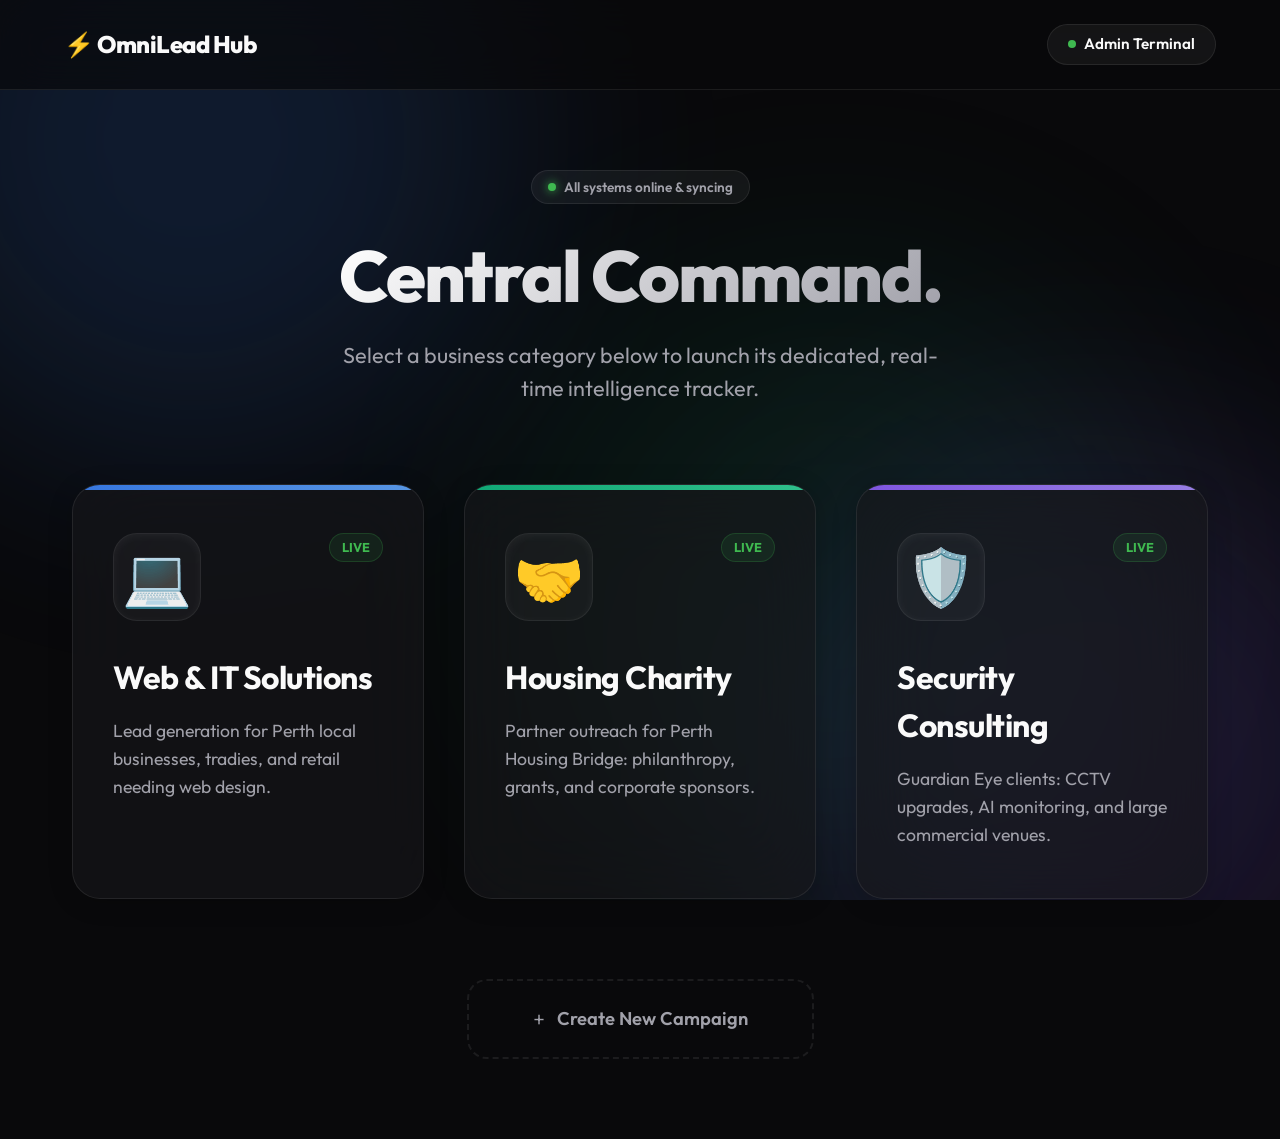
==== commit 3d6aedbb: "Add premium centralized OmniLead Hub dashboard" ====
--- a/index.html
+++ b/index.html
@@ -1,362 +1,92 @@
 <!DOCTYPE html>
-<html lang="en" class="scroll-smooth">
+<html lang="en" class="dark-theme">
 <head>
-    <meta charset="UTF-8">
-    <meta name="viewport" content="width=device-width, initial-scale=1.0">
-    <title>Perth Web & IT Solutions | Veteran Expertise, Honest Prices</title>
-    
-    <!-- SEO Meta Tags -->
-    <meta name="description" content="Senior IT consultant in Queens Park serving Perth 6000. Custom websites, in-person tutoring, hardware repair & consultancy. 20+ years experience, no subscription traps.">
-    <meta name="keywords" content="Perth web design, cheap web design Perth, IT support Perth, tech support Queens Park, custom websites Perth">
-    
-    <!-- Open Graph / Social -->
-    <meta property="og:title" content="Premium Web & Tech Solutions — Honest Perth Prices">
-    <meta property="og:description" content="Stop overpaying for monthly website subscriptions. Senior-level IT from a local Perth veteran.">
-    <meta property="og:type" content="website">
-    <meta property="og:url" content="https://perthtechvalue.com.au/"> <!-- Placeholder URL -->
-    
-    <!-- Fonts -->
-    <link rel="preconnect" href="https://fonts.googleapis.com">
-    <link rel="preconnect" href="https://fonts.gstatic.com" crossorigin>
-    <link href="https://fonts.googleapis.com/css2?family=Outfit:wght@300;400;500;600;700;800&display=swap" rel="stylesheet">
-    
-    <!-- Styles -->
-    <link rel="stylesheet" href="styles.css">
-    
-    <!-- Schema Markup -->
-    <script type="application/ld+json">
-    {
-      "@context": "https://schema.org",
-      "@type": "LocalBusiness",
-      "name": "Perth Web & IT Solutions",
-      "description": "Senior IT consultant in Queens Park serving Perth 6000. Custom websites, tutoring, hardware repair & consultancy.",
-      "areaServed": "Perth, WA 6000",
-      "address": {
-        "@type": "PostalAddress",
-        "addressLocality": "Queens Park",
-        "addressRegion": "WA",
-        "postalCode": "6107",
-        "addressCountry": "AU"
-      },
-      "aggregateRating": {
-        "@type": "AggregateRating",
-        "ratingValue": "5.0",
-        "bestRating": "5",
-        "worstRating": "1",
-        "reviewCount": "5"
-      }
-    }
-    </script>
+  <meta charset="UTF-8">
+  <meta name="viewport" content="width=device-width, initial-scale=1.0">
+  <title>OmniLead | Global Intelligence Hub</title>
+  
+  <!-- Fonts -->
+  <link rel="preconnect" href="https://fonts.googleapis.com">
+  <link rel="preconnect" href="https://fonts.gstatic.com" crossorigin>
+  <link href="https://fonts.googleapis.com/css2?family=Outfit:wght@300;400;500;600;700;800&display=swap" rel="stylesheet">
+  
+  <!-- Styles -->
+  <link rel="stylesheet" href="hub.css">
 </head>
 <body>
-    <!-- Navigation -->
-    <header class="navbar">
-        <div class="container nav-content">
-            <a href="#" class="logo">
-                <span class="logo-icon">}</span> Perth Tech Value
-            </a>
-            <nav class="nav-links">
-                <a href="#services">Services</a>
-                <a href="#about">About</a>
-                <a href="#beat">Beat Your Bill</a>
-                <a href="#quote">Contact</a>
-            </nav>
-            <a href="#quote" class="btn btn-primary">Get a Quote</a>
-        </div>
+  <!-- Ambient Animated Background -->
+  <div class="background-effects">
+    <div class="glow-orb blue"></div>
+    <div class="glow-orb purple"></div>
+    <div class="glow-orb green"></div>
+  </div>
+
+  <!-- Minimal Global Nav -->
+  <nav class="hub-nav">
+    <div class="nav-logo">⚡ OmniLead Hub</div>
+    <div class="nav-user">
+      <div class="avatar">Admin Terminal</div>
+    </div>
+  </nav>
+
+  <!-- Main Dashboard -->
+  <main class="hub-main">
+    <header class="hub-header">
+      <div class="pulse-badge">
+        <span class="pulse-dot"></span>
+        <span class="pulse-text">All systems online & syncing</span>
+      </div>
+      <h1>Central Command.</h1>
+      <p>Select a business category below to launch its dedicated, real-time intelligence tracker.</p>
     </header>
 
-    <!-- Hero Section -->
-    <section class="hero">
-        <div class="hero-bg-blobs">
-            <div class="blob blob-purple"></div>
-            <div class="blob blob-pink"></div>
+    <div class="category-grid">
+      <!-- Project 1: Web & IT -->
+      <a href="leads/lead-tracker-portable.html" class="cat-card blue-card">
+        <div class="cat-icon-wrap">
+          <div class="cat-icon">💻</div>
+          <div class="live-indicator">Live</div>
         </div>
-        <div class="container hero-content-grid">
-            <div class="hero-text">
-                <div class="badge fade-in">
-                    <span class="pulse-dot"></span> Available for new projects — Perth 6000
-                </div>
-                <h1 class="hero-title">
-                    <span id="typewriter"></span><span class="cursor">|</span>
-                </h1>
-                <p class="hero-desc slide-up delay-1">Stop overpaying for monthly website subscriptions. Get senior-level IT consulting, custom builds, and in-person support from a local veteran with 20+ years of experience.</p>
-                <div class="hero-actions slide-up delay-2">
-                    <a href="#quote" class="btn btn-primary btn-large">Request a Quote &rarr;</a>
-                    <a href="#services" class="btn btn-secondary btn-large">See Services</a>
-                </div>
-                <div class="review-badge slide-up delay-3">
-                    <div class="stars">★★★★★</div>
-                    <span class="rating">5.0</span>
-                    <span class="rating-text">from 5 local client reviews</span>
-                </div>
-            </div>
-            
-            <div class="hero-visual slide-up delay-2">
-                <div class="glass-dashboard floating">
-                    <div class="dash-header">
-                        <div class="dash-dots"><span></span><span></span><span></span></div>
-                        <div class="dash-title">perth-tech-value.dashboard</div>
-                    </div>
-                    <div class="dash-body">
-                        <div class="dash-stat-row">
-                            <div class="dash-stat">
-                                <span class="stat-label">Performance</span>
-                                <span class="stat-val highlight">100 / 100</span>
-                                <div class="stat-bar"><div class="fill" style="width: 100%"></div></div>
-                            </div>
-                            <div class="dash-stat">
-                                <span class="stat-label">SEO Score</span>
-                                <span class="stat-val highlight">98 / 100</span>
-                                <div class="stat-bar"><div class="fill" style="width: 98%"></div></div>
-                            </div>
-                        </div>
-                        <div class="dash-chart">
-                            <span class="stat-label">Monthly Savings vs Agency</span>
-                            <div class="chart-bars">
-                                <div class="c-bar agency" style="height: 100px;"><span class="c-val">$150</span><span class="c-name">Agency</span></div>
-                                <div class="c-bar us" style="height: 20px;"><span class="c-val">$0</span><span class="c-name">Us</span></div>
-                            </div>
-                        </div>
-                        <div class="dash-code">
-                            <code><span class="c-keyword">const</span> <span class="c-var">stack</span> = [<span class="c-str">'No Lock-in'</span>, <span class="c-str">'Fast'</span>, <span class="c-str">'SEO'</span>];<br><span class="c-var">deliverValue</span>(stack);</code>
-                        </div>
-                    </div>
-                </div>
-            </div>
+        <div class="cat-content">
+          <h2>Web & IT Solutions</h2>
+          <p>Lead generation for Perth local businesses, tradies, and retail needing web design.</p>
         </div>
-    </section>
+        <div class="cat-arrow">&rarr;</div>
+      </a>
 
-    <!-- Trust Bar -->
-    <section class="trust-bar">
-        <div class="container trust-grid">
-            <div class="trust-item"><span class="icon">📍</span> Based in Queens Park</div>
-            <div class="trust-item"><span class="icon">👥</span> Serving Perth 6000</div>
-            <div class="trust-item"><span class="icon">⏱️</span> 20+ Years Experience</div>
-            <div class="trust-item"><span class="icon">🔧</span> In-Person Support</div>
+      <!-- Project 2: Charity -->
+      <a href="charity/charity-tracker-portable.html" class="cat-card green-card">
+        <div class="cat-icon-wrap">
+          <div class="cat-icon">🤝</div>
+          <div class="live-indicator">Live</div>
         </div>
-    </section>
+        <div class="cat-content">
+          <h2>Housing Charity</h2>
+          <p>Partner outreach for Perth Housing Bridge: philanthropy, grants, and corporate sponsors.</p>
+        </div>
+        <div class="cat-arrow">&rarr;</div>
+      </a>
 
-    <!-- Beat Your Bill -->
-    <section id="beat" class="beat-bill section">
-        <div class="container">
-            <div class="glass-card beat-card">
-                <div class="card-glow"></div>
-                <span class="section-tag">The Beat-Your-Bill Offer</span>
-                <h2 class="section-title">Currently paying <span class="highlight">$40+/month</span> for your site? Let me beat it.</h2>
-                <p class="section-desc">The average Perth small-business website costs <strong>$50–$150/month</strong> on subscription platforms — that's <strong>$600–$1,800 a year</strong>, forever. I'll build you a site you actually own, and quote you a price that beats whatever you're paying now. Guaranteed.</p>
-                <ul class="feature-list">
-                    <li><span class="check">✓</span> You own the code and domain</li>
-                    <li><span class="check">✓</span> No recurring subscription lock-in</li>
-                    <li><span class="check">✓</span> Faster, leaner, SEO-ready</li>
-                    <li><span class="check">✓</span> Local in-person support</li>
-                </ul>
+      <!-- Project 3: Security -->
+      <a href="security/security-tracker-portable.html" class="cat-card purple-card">
+        <div class="cat-icon-wrap">
+          <div class="cat-icon">🛡️</div>
+          <div class="live-indicator">Live</div>
+        </div>
+        <div class="cat-content">
+          <h2>Security Consulting</h2>
+          <p>Guardian Eye clients: CCTV upgrades, AI monitoring, and large commercial venues.</p>
+        </div>
+        <div class="cat-arrow">&rarr;</div>
+      </a>
+    </div>
 
-                <!-- Bill Upload -->
-                <div id="bill-upload-area" class="bill-upload">
-                    <div id="upload-dropzone" class="upload-dropzone">
-                        <div class="upload-icon">📄</div>
-                        <p class="upload-title">Upload your current bill or invoice</p>
-                        <p class="upload-hint">Drag & drop your file here, or <span class="upload-browse">click to browse</span></p>
-                        <p class="upload-formats">PDF, PNG, JPG — Max 10 MB</p>
-                        <input type="file" id="bill-file" accept=".pdf,.png,.jpg,.jpeg,.webp" hidden>
-                    </div>
-                    <div id="upload-preview" class="upload-preview" hidden>
-                        <div class="preview-file">
-                            <span class="preview-icon">📎</span>
-                            <span id="preview-name" class="preview-name"></span>
-                            <button id="upload-remove" class="preview-remove" aria-label="Remove file">&times;</button>
-                        </div>
-                        <button id="upload-submit" class="btn btn-primary btn-block">Submit My Bill &rarr;</button>
-                    </div>
-                    <div id="upload-success" class="upload-success" hidden>
-                        <div class="success-icon">✅</div>
-                        <h3>Bill received — thank you!</h3>
-                        <p>A team member will review your bill and get back to you <strong>within 24 hours</strong> — usually within <strong>6 hours</strong>.</p>
-                        <p class="success-sub">For anything urgent, email <a href="mailto:matt@xfer.au">matt@xfer.au</a> or call <a href="tel:+61450910100">0450 910 100</a>.</p>
-                    </div>
-                </div>
-
-                <a href="#quote" class="btn btn-secondary mt-4">Or send us a message instead &rarr;</a>
-            </div>
-        </div>
-    </section>
-
-    <!-- Services -->
-    <section id="services" class="services section">
-        <div class="container">
-            <div class="section-header">
-                <span class="section-tag">Service Portfolio</span>
-                <h2 class="section-title">Senior-level service. No agency markup.</h2>
-            </div>
-            <div class="services-grid">
-                <div class="service-card">
-                    <div class="service-icon">💻</div>
-                    <h3>Web Development</h3>
-                    <p>Professional, fast, SEO-optimised sites. Custom builds you own outright — no subscription traps, no lock-in.</p>
-                </div>
-                <div class="service-card">
-                    <div class="service-icon">🎓</div>
-                    <h3>In-Person Tutoring</h3>
-                    <p>Personalised help with AI tools, software automation, or general computer literacy. All skill levels welcome.</p>
-                </div>
-                <div class="service-card">
-                    <div class="service-icon">🖥️</div>
-                    <h3>Hardware & Repair</h3>
-                    <p>Expert computer repair and custom-spec workstation builds for professionals, creators, and gamers.</p>
-                </div>
-                <div class="service-card">
-                    <div class="service-icon">💼</div>
-                    <h3>Consultancy</h3>
-                    <p>Senior IT strategy and workflow automation. Cut waste, ship faster, scale without the agency overhead.</p>
-                </div>
-            </div>
-        </div>
-    </section>
-
-    <!-- Testimonials -->
-    <section class="testimonials section bg-darker">
-        <div class="container">
-            <div class="section-header">
-                <span class="section-tag">What Clients Say</span>
-                <h2 class="section-title">Trusted by Perth locals & small businesses.</h2>
-            </div>
-            
-            <div class="carousel-container">
-                <button class="carousel-btn prev" aria-label="Previous testimonial">&larr;</button>
-                <div class="carousel-track">
-                    <div class="testimonial-card">
-                        <div class="quote-icon">"</div>
-                        <div class="stars">★★★★★</div>
-                        <p class="quote">Cut our website bill in half and the new site loads twice as fast. Wish we'd found him a year ago.</p>
-                        <div class="author">
-                            <strong>Sarah M.</strong>
-                            <span>Owner, Boutique Retail — Victoria Park</span>
-                        </div>
-                    </div>
-                    <div class="testimonial-card">
-                        <div class="quote-icon">"</div>
-                        <div class="stars">★★★★★</div>
-                        <p class="quote">Fixed a workstation issue three other techs gave up on. Honest, fast, and explained everything in plain English.</p>
-                        <div class="author">
-                            <strong>David K.</strong>
-                            <span>Architect — Perth CBD</span>
-                        </div>
-                    </div>
-                    <div class="testimonial-card">
-                        <div class="quote-icon">"</div>
-                        <div class="stars">★★★★★</div>
-                        <p class="quote">Built our booking site from scratch in under two weeks. We own it outright — no monthly trap. Bookings doubled.</p>
-                        <div class="author">
-                            <strong>Priya R.</strong>
-                            <span>Director, Wellness Studio — South Perth</span>
-                        </div>
-                    </div>
-                    <div class="testimonial-card">
-                        <div class="quote-icon">"</div>
-                        <div class="stars">★★★★★</div>
-                        <p class="quote">Patient, clear, and never made me feel silly for asking. I finally understand the AI tools I'm paying for.</p>
-                        <div class="author">
-                            <strong>Margaret T.</strong>
-                            <span>Tutoring Client — Queens Park</span>
-                        </div>
-                    </div>
-                    <div class="testimonial-card">
-                        <div class="quote-icon">"</div>
-                        <div class="stars">★★★★★</div>
-                        <p class="quote">Senior-grade consulting at a fraction of the agency quote. Workflow automation paid for itself in a month.</p>
-                        <div class="author">
-                            <strong>James L.</strong>
-                            <span>Operations Lead, Logistics SME</span>
-                        </div>
-                    </div>
-                </div>
-                <button class="carousel-btn next" aria-label="Next testimonial">&rarr;</button>
-            </div>
-        </div>
-    </section>
-
-    <!-- About -->
-    <section id="about" class="about section">
-        <div class="container about-grid">
-            <div class="about-title-col">
-                <span class="section-tag">About</span>
-                <h2 class="section-title">Trade Precision.<br>Tech Logic.</h2>
-            </div>
-            <div class="about-text-col">
-                <p>I started my career in high-end trade — fitting out luxury boats where a single millimetre of slop meant the job came back. That standard of precision shaped how I approach everything since.</p>
-                <p>Two decades later, after working at the upper end of the IT industry on systems, automation, and architecture, I'm pivoting to freelance. The goal: give Perth locals and small businesses access to senior-level expertise without paying agency overhead or being trapped on a $99/month "website service."</p>
-                <p>The blend of trade reliability and tech mastery means one thing: <strong>the job gets done right the first time.</strong></p>
-            </div>
-        </div>
-    </section>
-
-    <!-- Quote Form -->
-    <section id="quote" class="quote section bg-darker">
-        <div class="container quote-container">
-            <div class="section-header center">
-                <span class="section-tag">Enquire for a Quote</span>
-                <h2 class="section-title">Let's talk about your project.</h2>
-                <p class="section-desc center">Fill in the form to generate an email enquiry, and I'll get back to you within 24 hours.</p>
-            </div>
-            
-            <form id="enquiry-form" class="glass-form">
-                <div class="form-row">
-                    <div class="form-group">
-                        <label for="name">Name *</label>
-                        <input type="text" id="name" name="name" required placeholder="John Doe">
-                    </div>
-                    <div class="form-group">
-                        <label for="email">Email *</label>
-                        <input type="email" id="email" name="email" required placeholder="john@example.com">
-                    </div>
-                </div>
-                
-                <div class="form-group">
-                    <label for="phone">Phone (optional)</label>
-                    <input type="tel" id="phone" name="phone" placeholder="0400 000 000">
-                </div>
-                
-                <div class="form-group">
-                    <label for="service">Service Needed *</label>
-                    <select id="service" name="service" required>
-                        <option value="">Select a service…</option>
-                        <option value="Web Development">Web Development</option>
-                        <option value="In-Person Tutoring">In-Person Tutoring</option>
-                        <option value="Hardware & Repair">Hardware & Repair</option>
-                        <option value="IT Consultancy">IT Consultancy</option>
-                        <option value="Not sure">Not sure — let's chat</option>
-                    </select>
-                </div>
-                
-                <div class="form-group">
-                    <label for="current">Currently paying for a site? (optional)</label>
-                    <input type="text" id="current" name="current" placeholder="e.g. $79/month with XYZ">
-                </div>
-                
-                <div class="form-group">
-                    <label for="message">Tell me about your project</label>
-                    <textarea id="message" name="message" rows="4" placeholder="What are you trying to achieve?"></textarea>
-                </div>
-                
-                <button type="submit" class="btn btn-primary btn-block">Send Enquiry &rarr;</button>
-            </form>
-        </div>
-    </section>
-
-    <!-- Footer -->
-    <footer class="footer">
-        <div class="container footer-content">
-            <div class="footer-brand">
-                <span class="logo-icon">}</span> Perth Tech Value
-                <span class="footer-text">· &copy; 2026 Queens Park, WA 6000</span>
-            </div>
-            <div class="footer-links">
-                <a href="tel:+61450910100">📞 0450 910 100</a>
-                <a href="mailto:matt@xfer.au">✉️ matt@xfer.au</a>
-            </div>
-        </div>
-    </footer>
-
-    <script src="script.js" defer></script>
+    <!-- Future Expansion -->
+    <div class="expansion-slot">
+      <button class="add-new-btn">
+        <span class="plus-icon">+</span> Create New Campaign
+      </button>
+    </div>
+  </main>
 </body>
 </html>
--- a/hub.css
+++ b/hub.css
@@ -0,0 +1,202 @@
+/* OmniLead Hub CSS - Premium Dark Theme */
+:root {
+  --bg: #09090b;
+  --bg-card: rgba(24, 24, 27, 0.6);
+  --border: rgba(255, 255, 255, 0.08);
+  --border-hover: rgba(255, 255, 255, 0.2);
+  --text: #fafafa;
+  --text-muted: #a1a1aa;
+  
+  --blue-glow: rgba(59, 130, 246, 0.25);
+  --green-glow: rgba(16, 185, 129, 0.25);
+  --purple-glow: rgba(139, 92, 246, 0.25);
+}
+
+* { box-sizing: border-box; margin: 0; padding: 0; }
+
+body {
+  background-color: var(--bg);
+  color: var(--text);
+  font-family: 'Outfit', -apple-system, sans-serif;
+  min-height: 100vh;
+  overflow-x: hidden;
+  position: relative;
+  line-height: 1.5;
+}
+
+/* Ambient Background */
+.background-effects {
+  position: fixed;
+  top: 0; left: 0; right: 0; bottom: 0;
+  z-index: -1;
+  overflow: hidden;
+}
+.glow-orb {
+  position: absolute;
+  width: 50vw; height: 50vw;
+  border-radius: 50%;
+  filter: blur(120px);
+  opacity: 0.6;
+  animation: float 25s ease-in-out infinite alternate;
+}
+.glow-orb.blue { top: -20%; left: -10%; background: var(--blue-glow); }
+.glow-orb.purple { bottom: -20%; right: -10%; background: var(--purple-glow); animation-delay: -5s; }
+.glow-orb.green { top: 30%; left: 40%; background: var(--green-glow); animation-delay: -10s; opacity: 0.4; }
+
+@keyframes float {
+  0% { transform: translate(0, 0) scale(1); }
+  50% { transform: translate(50px, 30px) scale(1.05); }
+  100% { transform: translate(-30px, 60px) scale(0.95); }
+}
+
+/* Navigation */
+.hub-nav {
+  display: flex; justify-content: space-between; align-items: center;
+  padding: 1.5rem 4rem;
+  border-bottom: 1px solid var(--border);
+  backdrop-filter: blur(20px);
+  -webkit-backdrop-filter: blur(20px);
+  background: rgba(9, 9, 11, 0.7);
+  position: sticky; top: 0; z-index: 10;
+}
+.nav-logo { font-size: 1.5rem; font-weight: 800; letter-spacing: -0.5px; }
+.avatar { 
+  background: rgba(255,255,255,0.05); 
+  padding: 0.5rem 1.25rem; 
+  border-radius: 100px; 
+  font-size: 0.95rem;
+  font-weight: 600; 
+  border: 1px solid var(--border); 
+  display: flex; align-items: center; gap: 8px;
+}
+.avatar::before {
+  content: ''; display: block; width: 8px; height: 8px;
+  background: #3fb950; border-radius: 50%;
+}
+
+/* Main Layout */
+.hub-main {
+  max-width: 1200px; margin: 0 auto; padding: 5rem 2rem;
+}
+
+/* Header */
+.hub-header { margin-bottom: 5rem; text-align: center; display: flex; flex-direction: column; align-items: center; }
+
+.pulse-badge {
+  display: inline-flex; align-items: center; gap: 8px;
+  background: rgba(255,255,255,0.05); border: 1px solid var(--border);
+  padding: 6px 16px; border-radius: 100px;
+  font-size: 0.85rem; font-weight: 600; color: var(--text-muted);
+  margin-bottom: 2rem;
+}
+.pulse-dot {
+  width: 8px; height: 8px; border-radius: 50%; background: #3fb950;
+  box-shadow: 0 0 10px #3fb950;
+  animation: pulse 2s infinite;
+}
+@keyframes pulse {
+  0% { box-shadow: 0 0 0 0 rgba(63, 185, 80, 0.4); }
+  70% { box-shadow: 0 0 0 6px rgba(63, 185, 80, 0); }
+  100% { box-shadow: 0 0 0 0 rgba(63, 185, 80, 0); }
+}
+
+.hub-header h1 { 
+  font-size: 4.5rem; font-weight: 800; margin-bottom: 1.5rem; letter-spacing: -2px; 
+  line-height: 1.1;
+  background: linear-gradient(135deg, #ffffff 0%, #a1a1aa 100%); 
+  -webkit-background-clip: text; -webkit-text-fill-color: transparent; 
+}
+.hub-header p { font-size: 1.35rem; color: var(--text-muted); max-width: 600px; margin: 0 auto; }
+
+/* Grid */
+.category-grid {
+  display: grid; grid-template-columns: repeat(auto-fit, minmax(340px, 1fr)); gap: 2.5rem;
+}
+
+/* Cards */
+.cat-card {
+  text-decoration: none; color: var(--text);
+  background: var(--bg-card);
+  border: 1px solid var(--border);
+  border-radius: 28px;
+  padding: 3rem 2.5rem;
+  display: flex; flex-direction: column;
+  position: relative; overflow: hidden;
+  backdrop-filter: blur(40px);
+  -webkit-backdrop-filter: blur(40px);
+  transition: all 0.5s cubic-bezier(0.16, 1, 0.3, 1);
+  box-shadow: 0 4px 24px rgba(0,0,0,0.2);
+}
+
+.cat-card::before {
+  content: ''; position: absolute; top: 0; left: 0; right: 0; height: 5px;
+  opacity: 0.9; transition: opacity 0.3s;
+}
+.blue-card::before { background: linear-gradient(90deg, #3b82f6, #60a5fa); }
+.green-card::before { background: linear-gradient(90deg, #10b981, #34d399); }
+.purple-card::before { background: linear-gradient(90deg, #8b5cf6, #a78bfa); }
+
+.cat-card:hover {
+  transform: translateY(-10px);
+  border-color: var(--border-hover);
+  box-shadow: 0 30px 60px rgba(0,0,0,0.5);
+  background: rgba(30, 30, 34, 0.8);
+}
+
+.cat-icon-wrap {
+  display: flex; justify-content: space-between; align-items: flex-start;
+  margin-bottom: 2rem;
+}
+.cat-icon {
+  font-size: 3.5rem;
+  background: rgba(255,255,255,0.03); width: 88px; height: 88px;
+  display: flex; align-items: center; justify-content: center;
+  border-radius: 24px; border: 1px solid var(--border);
+  box-shadow: inset 0 2px 10px rgba(255,255,255,0.05);
+}
+
+.live-indicator {
+  background: rgba(63, 185, 80, 0.1); color: #3fb950;
+  padding: 4px 12px; border-radius: 100px;
+  font-size: 0.8rem; font-weight: 700; text-transform: uppercase;
+  border: 1px solid rgba(63, 185, 80, 0.2);
+}
+
+.cat-content h2 { font-size: 2rem; margin-bottom: 1rem; font-weight: 700; letter-spacing: -0.5px; }
+.cat-content p { color: var(--text-muted); font-size: 1.1rem; line-height: 1.6; }
+
+.cat-arrow {
+  position: absolute; bottom: 2.5rem; right: 2.5rem;
+  font-size: 1.8rem; font-weight: 300; color: var(--text-muted);
+  opacity: 0; transform: translateX(-15px);
+  transition: all 0.4s cubic-bezier(0.16, 1, 0.3, 1);
+}
+.cat-card:hover .cat-arrow { opacity: 1; transform: translateX(0); color: #fff; }
+
+/* Expansion Slot */
+.expansion-slot {
+  margin-top: 5rem; text-align: center;
+}
+.add-new-btn {
+  background: transparent; border: 2px dashed var(--border);
+  color: var(--text-muted); font-family: inherit; font-size: 1.15rem; font-weight: 600;
+  padding: 1.5rem 4rem; border-radius: 20px; cursor: pointer;
+  transition: all 0.3s ease;
+  display: inline-flex; align-items: center; gap: 12px;
+}
+.plus-icon { font-size: 1.4rem; font-weight: 300; }
+.add-new-btn:hover { 
+  border-color: var(--border-hover); color: var(--text); 
+  background: rgba(255,255,255,0.02); 
+  transform: translateY(-2px);
+}
+
+/* Responsive */
+@media (max-width: 768px) {
+  .hub-nav { padding: 1.25rem 1.5rem; }
+  .hub-header h1 { font-size: 3rem; }
+  .hub-main { padding: 3rem 1.5rem; }
+  .cat-card { padding: 2.5rem 2rem; }
+  .cat-icon { width: 72px; height: 72px; font-size: 2.5rem; }
+  .cat-content h2 { font-size: 1.75rem; }
+}
